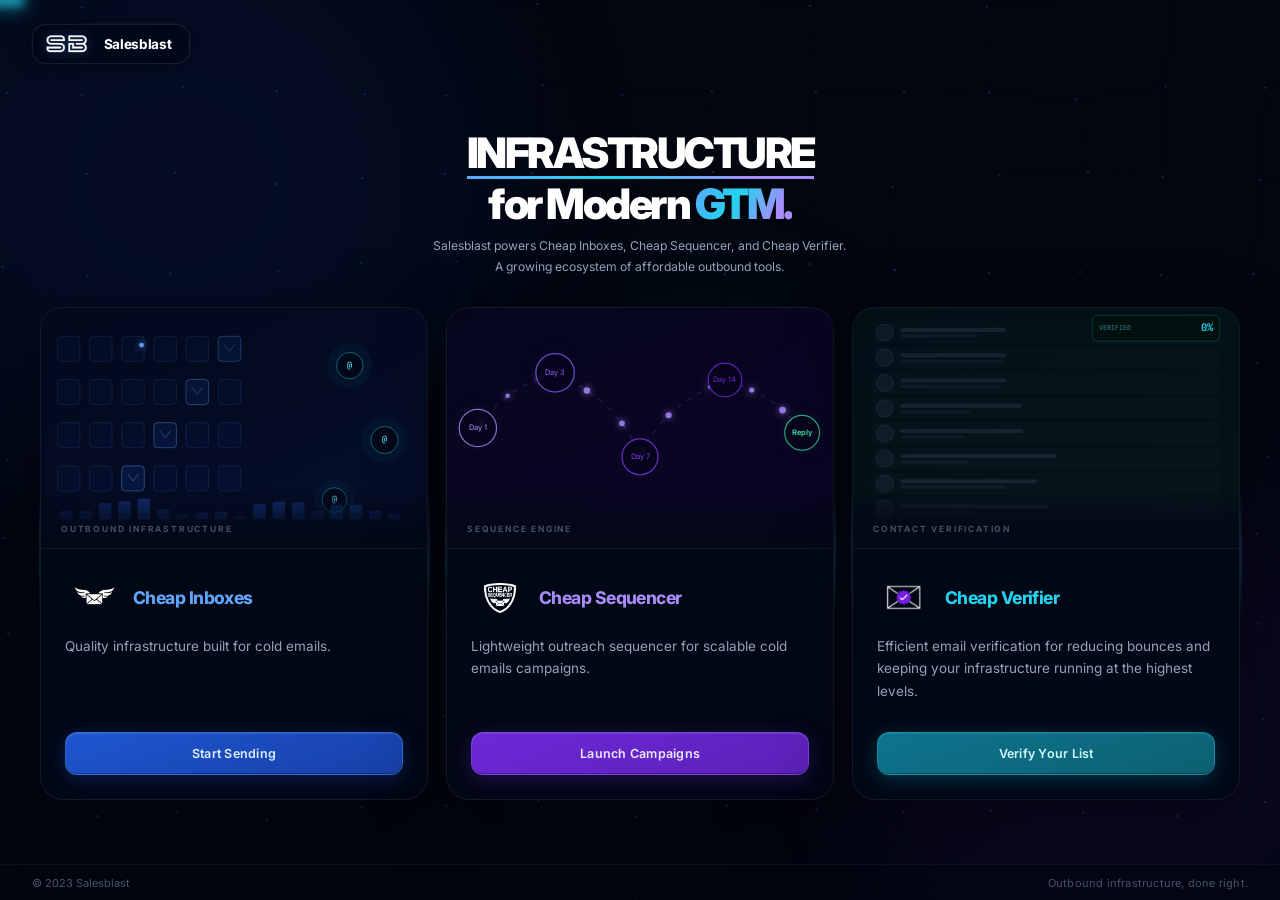
==== index.html @ 65d322ee "Edit" ====
<!DOCTYPE html>
<html lang="en">
<head>
<meta charset="UTF-8" />
<meta name="viewport" content="width=device-width, initial-scale=1.0" />
<title>Salesblast</title>
<link rel="icon" type="image/png" href="salesblast_logo_square.png?v=2" />
<link rel="preconnect" href="https://fonts.googleapis.com" />
<link href="https://fonts.googleapis.com/css2?family=Inter:opsz,wght@14..32,300;14..32,400;14..32,500;14..32,600;14..32,700;14..32,800;14..32,900&family=JetBrains+Mono:wght@400;500;600&display=swap" rel="stylesheet" />
<link rel="stylesheet" href="sb-animations.css" />
<style>

/* ═══════════════════════════════════════
   RESET + TOKENS
═══════════════════════════════════════ */
*, *::before, *::after { box-sizing: border-box; margin: 0; padding: 0; }

:root {
  --bg:         #02060f;
  --blue-500:   #2563eb;
  --blue-400:   #3b82f6;
  --blue-300:   #60a5fa;
  --cyan-500:   #06b6d4;
  --cyan-400:   #22d3ee;
  --cyan-300:   #67e8f9;
  --violet-600: #7c3aed;
  --violet-500: #8b5cf6;
  --violet-400: #a78bfa;
  --green-400:  #34d399;
  --slate-600:  #475569;
  --slate-500:  #64748b;
  --slate-400:  #94a3b8;
  --slate-300:  #cbd5e1;
  --white:      #ffffff;
}

/* ── Full viewport, no scroll ── */
html, body {
  width: 100%; height: 100%; overflow: hidden;
  font-family: 'Inter', system-ui, sans-serif;
  background: var(--bg); color: var(--white);
  -webkit-font-smoothing: antialiased;
}
::-webkit-scrollbar { display: none; }

.grad-text {
  background: linear-gradient(118deg, var(--blue-300) 0%, var(--cyan-400) 42%, var(--violet-400) 82%);
  -webkit-background-clip: text; -webkit-text-fill-color: transparent;
  background-clip: text;
}
.grad-underline {
  display: inline-block;
  background-image: linear-gradient(118deg, var(--blue-300) 0%, var(--cyan-400) 42%, var(--violet-400) 82%);
  background-size: 100% 3px;
  background-repeat: no-repeat;
  background-position: 0 100%;
  padding-bottom: 1px;
}

@keyframes pip      { 0%,100%{transform:scale(1);opacity:1} 50%{transform:scale(1.6);opacity:.7} }
@keyframes ecoBorder{ to { --eco-angle: 360deg; } }
@property --eco-angle { syntax: '<angle>'; initial-value: 0deg; inherits: false; }

/* ═══════════════════════════════════════
   FIXED BACKGROUND
═══════════════════════════════════════ */
#bg-canvas {
  position: fixed; inset: 0; z-index: 0;
  pointer-events: none; width: 100%; height: 100%;
}
.orb {
  position: fixed; border-radius: 50%;
  pointer-events: none; z-index: 1; filter: blur(100px);
}
.orb-blue   { width: 600px; height: 600px; top: -120px; left: -120px; background: #1d4ed8; opacity: .10; }
.orb-violet { width: 500px; height: 500px; bottom: -80px; right: -80px;  background: #6d28d9; opacity: .10; }
.orb-cyan   { width: 320px; height: 320px; top: 35%; left: 42%;   background: #06b6d4; opacity: .055; }

/* ═══════════════════════════════════════
   FLOATING SALESBLAST LOGO
═══════════════════════════════════════ */
.float-logo {
  position: fixed; top: 24px; left: 32px; z-index: 100;
  display: flex; align-items: center; gap: 11px;
  text-decoration: none;
  padding: 8px 18px 8px 10px;
  border-radius: 14px;
  background: rgba(2,6,15,0.58);
  border: 1px solid rgba(255,255,255,0.09);
  backdrop-filter: blur(24px) saturate(160%);
  box-shadow: 0 2px 20px rgba(0,0,0,0.32), 0 0 0 1px rgba(255,255,255,0.03);
  transition: border-color .28s, background .28s, box-shadow .28s;
}
.float-logo:hover {
  border-color: rgba(255,255,255,0.16);
  background: rgba(4,10,30,0.78);
  box-shadow: 0 4px 32px rgba(0,0,0,0.45), 0 0 0 1px rgba(34,211,238,0.08);
}
.float-logo-icon {
  height: 22px; width: auto; flex-shrink: 0;
  object-fit: contain;
  filter: drop-shadow(0 0 6px rgba(59,130,246,0.4));
}
.float-logo-name {
  font-size: 13.5px; font-weight: 730; letter-spacing: -.35px; color: var(--white);
}

/* ═══════════════════════════════════════
   PAGE — SINGLE-SCREEN WRAPPER
═══════════════════════════════════════ */
.page {
  position: relative; z-index: 10;
  width: 100%; height: 100vh;
  display: flex; flex-direction: column;
  align-items: center; justify-content: center;
  padding: 70px 52px 44px; /* top: clears fixed logo (24+44px) */
}

/* ═══════════════════════════════════════
   HERO BLOCK
═══════════════════════════════════════ */
.hero {
  text-align: center; flex-shrink: 0;
  margin-bottom: 30px;
}
.hero-eyebrow {
  display: inline-flex; align-items: center; gap: 8px;
  padding: 5px 16px; border-radius: 100px; margin-bottom: 20px;
  background: rgba(34,211,238,0.055);
  border: 1px solid rgba(34,211,238,0.22);
  font-size: 10px; font-weight: 650; color: var(--cyan-400);
  text-transform: uppercase; letter-spacing: 1.9px;
}
.hero-pip {
  width: 5px; height: 5px; border-radius: 50%;
  background: var(--cyan-400); box-shadow: 0 0 7px var(--cyan-400);
  animation: pip 1.9s ease infinite;
}
.hero-h1 {
  font-size: clamp(26px, 3.3vw, 42px);
  font-weight: 870; letter-spacing: -2.5px; line-height: 1.18;
  color: var(--white); margin-bottom: 8px;
}
.hero-sub {
  font-size: clamp(11.5px, 0.95vw, 13.5px);
  color: var(--slate-400); line-height: 1.72;
  max-width: 540px; margin: 0 auto;
}

/* ═══════════════════════════════════════
   PRODUCTS DIVIDER
═══════════════════════════════════════ */
.products-label {
  display: flex; align-items: center; gap: 16px;
  flex-shrink: 0; margin-bottom: 20px;
  font-size: 9.5px; font-weight: 650;
  color: var(--slate-600); text-transform: uppercase; letter-spacing: 2.2px;
  width: 100%; max-width: 1100px;
}
.products-label::before,
.products-label::after {
  content: ''; flex: 1; height: 1px;
  background: linear-gradient(90deg, transparent, rgba(255,255,255,0.06), transparent);
}

/* ═══════════════════════════════════════
   PREMIUM PRODUCT CARDS
═══════════════════════════════════════ */
.prem-grid {
  display: grid; grid-template-columns: repeat(3,minmax(0,1fr));
  gap: 22px; width: 100%; max-width: 1100px;
  flex-shrink: 0;
}

/* Rotating border */
.prem-card {
  position: relative; border-radius: 24px; min-width: 0;
  transform-style: preserve-3d; transition: box-shadow .5s ease;
}
.prem-card::before {
  content: ''; position: absolute; inset: -1.5px; border-radius: 25.5px; z-index: 0;
  background: linear-gradient(var(--eco-angle),
    transparent 0%, transparent 36%,
    rgba(34,211,238,.6)  47%, rgba(96,165,250,.65) 53%,
    transparent 63%, transparent 100%);
  animation: ecoBorder 5.5s linear infinite;
  opacity: .28; transition: opacity .45s ease;
}
.prem-card:hover::before { opacity: 1; }

/* Light sweep */
.prem-card::after {
  content: ''; position: absolute; inset: 0; border-radius: 24px; z-index: 4;
  background: radial-gradient(circle 220px at var(--mx,50%) var(--my,50%), rgba(255,255,255,.042) 0%, transparent 65%);
  opacity: 0; pointer-events: none; transition: opacity .3s ease;
}
.prem-card:hover::after { opacity: 1; }

.prem-inner {
  position: relative; z-index: 1; border-radius: 23px; overflow: hidden;
  background: rgba(3,8,22,.97); border: 1px solid rgba(255,255,255,.07);
  box-shadow: 0 2px 0 rgba(255,255,255,.035) inset, 0 24px 72px rgba(0,0,0,.44);
  transition: border-color .45s ease, box-shadow .45s ease;
  height: 100%; display: flex; flex-direction: column;
}
.prem-card:hover .prem-inner {
  border-color: rgba(255,255,255,.13);
  box-shadow: 0 2px 0 rgba(255,255,255,.065) inset,
              0 36px 96px rgba(0,0,0,.52),
              0 0 0 1px rgba(34,211,238,.10);
}

/* Canvas visualization */
.prem-viz {
  position: relative; height: 240px; overflow: hidden;
  display: flex; align-items: center; justify-content: center;
  flex-shrink: 0;
}
.prem-viz canvas { position: absolute; inset: 0; width: 100%; height: 100%; }
.prem-live {
  position: absolute; top: 13px; right: 13px; z-index: 5;
  display: flex; align-items: center; gap: 5px;
  padding: 5px 10px; border-radius: 100px;
  background: rgba(0,0,0,.55); border: 1px solid rgba(255,255,255,.09);
  backdrop-filter: blur(10px);
  font-size: 8.5px; font-weight: 650; color: var(--green-400);
  font-family: 'JetBrains Mono', monospace; text-transform: uppercase; letter-spacing: .7px;
}
.prem-live-dot {
  width: 4.5px; height: 4.5px; border-radius: 50%;
  background: var(--green-400); box-shadow: 0 0 6px var(--green-400);
  animation: pip 1.7s ease infinite;
}
.prem-viz-title {
  position: absolute; bottom: 0; left: 0; right: 0; z-index: 4;
  padding: 36px 20px 14px;
  background: linear-gradient(to top, rgba(3,8,22,1) 0%, rgba(3,8,22,.65) 55%, transparent 100%);
  pointer-events: none;
}
.prem-cat {
  font-size: 8.5px; font-weight: 650; text-transform: uppercase;
  letter-spacing: 1.8px; color: var(--slate-600);
}

/* Card body */
.prem-body {
  padding: 20px 24px 24px;
  border-top: 1px solid rgba(255,255,255,.05);
  display: flex; flex-direction: column; gap: 8px;
  flex: 1;
}

/* Product brand row (logo + name) */
.prem-brand {
  display: flex; align-items: center; gap: 10px;
}
.prem-brand-icon {
  flex-shrink: 0;
  display: flex; align-items: center; justify-content: center;
  background: none; border: none;
  width: 58px; height: 58px; /* Standardized for alignment */
}
.prem-brand-icon svg,
.prem-brand-icon img { max-width: 100%; max-height: 100%; object-fit: contain; }
.prem-brand-name {
  font-size: 17.5px; font-weight: 760; letter-spacing: -.55px; color: var(--white);
  line-height: 1;
}
.prem-brand-badge {
  margin-left: auto; flex-shrink: 0;
  font-size: 8px; font-weight: 650; text-transform: uppercase; letter-spacing: .8px;
  padding: 3px 8px; border-radius: 5px;
  color: var(--green-400);
  background: rgba(52,211,153,0.08);
  border: 1px solid rgba(52,211,153,0.2);
}

.prem-desc {
  font-size: 13.5px; color: var(--slate-400); line-height: 1.65;
  height: calc(13.5px * 1.65 * 4); /* fixed 4-line height — stats always aligned */
  overflow: hidden;
}

.prem-stats {
  display: flex;
  border: 1px solid rgba(255,255,255,0.055); border-radius: 11px; overflow: hidden;
}
.prem-stat {
  flex: 1; padding: 10px 12px;
  border-right: 1px solid rgba(255,255,255,0.055);
}
.prem-stat:last-child { border-right: none; }
.prem-sv { font-size: 14px; font-weight: 820; letter-spacing: -.6px; line-height: 1; margin-bottom: 4px; }
.prem-sk { font-size: 8.5px; color: var(--slate-500); text-transform: uppercase; letter-spacing: .7px; }

/* CTA */
.prem-cta {
  display: flex; align-items: center; justify-content: center;
  padding: 13px 20px; border-radius: 12px; margin-top: auto;
  font-size: 12.5px; font-weight: 600; letter-spacing: .25px;
  text-decoration: none; position: relative; overflow: hidden;
  /* Top edge highlight for glass depth */
  box-shadow: 0 1px 0 rgba(255,255,255,.12) inset, 0 -1px 0 rgba(0,0,0,.2) inset;
  transition: all .3s cubic-bezier(.23,1,.32,1);
  backdrop-filter: blur(8px);
}
/* Shimmer layer on hover */
.prem-cta::before {
  content: ''; position: absolute; inset: 0;
  background: linear-gradient(180deg, rgba(255,255,255,.06) 0%, transparent 60%);
  opacity: 0; transition: opacity .3s ease;
}
.prem-cta:hover { transform: translateY(-2px); }
.prem-cta:hover::before { opacity: 1; }
.prem-cta-label { position: relative; z-index: 1; }
.prem-cta-arr { display: none; }

/* "Start Sending" — deep solid blue */
.prem-cta-blue {
  background: linear-gradient(160deg, #1e56d0 0%, #1740a8 100%);
  border: 1px solid rgba(96,165,250,.30);
  color: #ddeeff;
  box-shadow: 0 1px 0 rgba(147,197,253,.18) inset,
              0 -1px 0 rgba(0,0,0,.28) inset,
              0 4px 20px rgba(29,78,216,.30);
}
.prem-cta-blue:hover {
  background: linear-gradient(160deg, #2563eb 0%, #1d4ed8 100%);
  border-color: rgba(147,197,253,.55);
  box-shadow: 0 1px 0 rgba(147,197,253,.22) inset,
              0 -1px 0 rgba(0,0,0,.28) inset,
              0 8px 32px rgba(37,99,235,.42);
  color: #fff;
}

/* "Launch Campaigns" — deep rich violet */
.prem-cta-violet {
  background: linear-gradient(160deg, #6d28d9 0%, #5b21b6 100%);
  border: 1px solid rgba(167,139,250,.28);
  color: #ede9ff;
  box-shadow: 0 1px 0 rgba(196,181,253,.16) inset,
              0 -1px 0 rgba(0,0,0,.28) inset,
              0 4px 20px rgba(109,40,217,.30);
}
.prem-cta-violet:hover {
  background: linear-gradient(160deg, #7c3aed 0%, #6d28d9 100%);
  border-color: rgba(196,181,253,.52);
  box-shadow: 0 1px 0 rgba(196,181,253,.22) inset,
              0 -1px 0 rgba(0,0,0,.28) inset,
              0 8px 32px rgba(124,58,237,.42);
  color: #fff;
}

/* "Verify Your List" — deep teal */
.prem-cta-cyan {
  background: linear-gradient(160deg, #0e7490 0%, #0c6070 100%);
  border: 1px solid rgba(34,211,238,.28);
  color: #cffafe;
  box-shadow: 0 1px 0 rgba(103,232,249,.16) inset,
              0 -1px 0 rgba(0,0,0,.28) inset,
              0 4px 20px rgba(6,182,212,.25);
}
.prem-cta-cyan:hover {
  background: linear-gradient(160deg, #0891b2 0%, #0e7490 100%);
  border-color: rgba(103,232,249,.52);
  box-shadow: 0 1px 0 rgba(103,232,249,.22) inset,
              0 -1px 0 rgba(0,0,0,.28) inset,
              0 8px 32px rgba(6,182,212,.36);
  color: #fff;
}

/* ═══════════════════════════════════════
   FOOTER (pinned bottom)
═══════════════════════════════════════ */
.site-footer {
  position: fixed; bottom: 0; left: 0; right: 0; z-index: 20;
  height: 36px; padding: 0 32px;
  display: flex; align-items: center; justify-content: space-between;
  border-top: 1px solid rgba(255,255,255,0.045);
  background: rgba(2,6,15,0.60);
  backdrop-filter: blur(20px);
}
.footer-copy    { font-size: 11px; color: var(--slate-600); }
.footer-tagline { font-size: 11px; color: var(--slate-600); letter-spacing: .2px; }

/* ═══════════════════════════════════════
   RESPONSIVE
═══════════════════════════════════════ */
/* ── Large desktop ── */
@media (min-width: 1600px) {
  .prem-grid { max-width: 1380px; gap: 26px; }
  .hero-h1   { font-size: 50px; }
  .hero-sub  { font-size: 15px; }
  .prem-viz  { height: 260px; }
  .products-label { max-width: 1380px; }
}

/* ── 1280px desktop ── */
@media (max-width: 1280px) {
  .page { padding: 68px 40px 40px; }
  .prem-grid { gap: 18px; }
  .prem-grid, .products-label { max-width: 100%; }
}

/* ── Short viewports (e.g. 1280×720 laptops) ── */
@media (max-height: 720px) and (min-width: 901px) {
  .hero { margin-bottom: 14px; }
  .hero-eyebrow { margin-bottom: 14px; }
  .hero-h1  { font-size: clamp(20px, 2.6vw, 34px); margin-bottom: 10px; }
  .products-label { margin-bottom: 14px; }
  .prem-viz  { height: 180px; }
  .prem-body { padding: 12px 15px 14px; gap: 9px; }
  .prem-stat { padding: 8px 10px; }
  .prem-cta  { padding: 9px 14px; }
}

/* ── Tablet landscape / small desktop (901–1100px) ── */
@media (max-width: 1100px) and (min-width: 901px) {
  .page { padding: 64px 24px 36px; }
  .hero-h1  { font-size: clamp(22px, 2.8vw, 36px); letter-spacing: -1.8px; }
  .prem-grid { gap: 14px; }
  .prem-viz  { height: 200px; }
  .prem-body { padding: 13px 16px 16px; gap: 10px; }
  .prem-brand-name { font-size: 14px; }
  .prem-sv   { font-size: 13px; }
}

/* ── Tablet portrait + below (≤900px): scrollable, stacked layout ── */
@media (max-width: 900px) {
  html, body { overflow: auto; height: auto; }
  .page {
    height: auto; min-height: 100vh;
    padding: 80px 24px 60px;
    justify-content: flex-start;
  }
  .prem-grid {
    grid-template-columns: 1fr;
    gap: 16px; max-width: 520px;
  }
  .products-label { max-width: 520px; }
  .hero { margin-bottom: 28px; }
  .hero-h1 { font-size: clamp(26px, 5.5vw, 40px); letter-spacing: -1.8px; }
  .hero-sub { font-size: 14px; max-width: 480px; }
  .prem-viz { height: 220px; }
  .prem-desc { height: auto; } /* allow natural wrapping on mobile */
  .site-footer { position: relative; margin-top: 40px; }
}

/* ── Mobile (≤480px) ── */
@media (max-width: 480px) {
  .page { padding: 72px 16px 48px; }
  .float-logo { top: 16px; left: 16px; }
  .hero-h1 { font-size: clamp(24px, 7vw, 34px); letter-spacing: -1.4px; }
  .hero-sub { font-size: 13.5px; }
  .hero-eyebrow { font-size: 9px; }
  .prem-viz { height: 160px; }
  .prem-body { padding: 14px 16px 18px; gap: 11px; }
  .prem-brand-name { font-size: 14.5px; }
  .prem-sv { font-size: 13px; }
}

@media (hover: none) {
  .prem-card::after { display: none; }
  .prem-cta:hover   { transform: none; box-shadow: none; }
}
@media (prefers-reduced-motion: reduce) {
  *, *::before, *::after {
    animation-duration: .001ms !important;
    animation-iteration-count: 1 !important;
    transition-duration: .001ms !important;
  }
}

</style>
</head>
<body>

<canvas id="bg-canvas"></canvas>
<div class="orb orb-blue"></div>
<div class="orb orb-violet"></div>
<div class="orb orb-cyan"></div>

<!-- ══ SALESBLAST FLOATING LOGO ══ -->
<a class="float-logo" href="#">
  <img class="float-logo-icon" src="salesblast_logo.png" alt="SalesBlast" />
  <span class="float-logo-name">Salesblast</span>
</a>

<!-- ══ SINGLE PAGE ══ -->
<div class="page">

  <!-- Hero -->
  <div class="hero sb-reveal">
    <h1 class="hero-h1">
      <span class="grad-underline">INFRASTRUCTURE</span><br>for Modern <span class="grad-text">GTM.</span>
    </h1>
    <p class="hero-sub">
      Salesblast powers Cheap Inboxes, Cheap Sequencer, and Cheap Verifier. <br>A growing ecosystem of affordable outbound tools.
    </p>
  </div>

  <!-- Cards -->
  <div class="prem-grid" data-stagger>

    <!-- ── CheapInboxes ── -->
    <div class="prem-card sb-reveal" data-delay="0.10">
      <div class="prem-inner">
        <div class="prem-viz" style="background:linear-gradient(155deg,#02091c,#050e2c);">
          <canvas id="cv-send"></canvas>
          <div class="prem-viz-title">
            <div class="prem-cat">Outbound Infrastructure</div>
          </div>
        </div>
        <div class="prem-body">
          <!-- Product brand row -->
          <div class="prem-brand">
            <div class="prem-brand-icon">
              <img src="cheapinboxes_logo.png" alt="CheapInboxes" style="width:58px; height:58px;" />
            </div>
            <span class="prem-brand-name" style="color:var(--blue-300);">Cheap Inboxes</span>
          </div>
          <div class="prem-desc">Quality infrastructure built for cold emails.</div>
          <a href="https://www.cheapinboxes.com/" target="_blank" rel="noopener" class="prem-cta prem-cta-blue">
            <span class="prem-cta-label">Start Sending</span>
            <span class="prem-cta-arr">→</span>
          </a>
        </div>
      </div>
    </div>

    <!-- ── CheapSequencer ── -->
    <div class="prem-card sb-reveal" data-delay="0.16">
      <div class="prem-inner">
        <div class="prem-viz" style="background:linear-gradient(155deg,#05061c,#0c0428);">
          <canvas id="cv-flow"></canvas>
          <div class="prem-viz-title">
            <div class="prem-cat">Sequence Engine</div>
          </div>
        </div>
        <div class="prem-body">
          <div class="prem-brand">
            <div class="prem-brand-icon">
              <img src="cheapsequencer_logo.png" alt="CheapSequencer" style="width:32px; height:auto;" />
            </div>
            <span class="prem-brand-name" style="color:var(--violet-400);">Cheap Sequencer</span>
          </div>
          <div class="prem-desc">Lightweight outreach sequencer for scalable cold emails campaigns.</div>
          <a href="https://cheapsequencer.com" target="_blank" rel="noopener" class="prem-cta prem-cta-violet">
            <span class="prem-cta-label">Launch Campaigns</span>
            <span class="prem-cta-arr">→</span>
          </a>
        </div>
      </div>
    </div>

    <!-- ── CheapVerifier ── -->
    <div class="prem-card sb-reveal" data-delay="0.22">
      <div class="prem-inner">
        <div class="prem-viz" style="background:linear-gradient(155deg,#020d16,#031419);">
          <canvas id="cv-data"></canvas>
          <div class="prem-viz-title">
            <div class="prem-cat">Contact Verification</div>
          </div>
        </div>
        <div class="prem-body">
          <div class="prem-brand">
            <div class="prem-brand-icon">
              <img src="cheapverifier_logo.png?v=2" alt="CheapVerifier" style="width:54px; height:54px;" />
            </div>
            <span class="prem-brand-name" style="color:var(--cyan-400);">Cheap Verifier</span>
          </div>
          <div class="prem-desc">Efficient email verification for reducing bounces and keeping your infrastructure running at the highest levels.</div>
          <a href="https://cheapverifier.com/" target="_blank" rel="noopener" class="prem-cta prem-cta-cyan">
            <span class="prem-cta-label">Verify Your List</span>
            <span class="prem-cta-arr">→</span>
          </a>
        </div>
      </div>
    </div>

  </div><!-- /prem-grid -->
</div><!-- /page -->

<footer class="site-footer">
  <span class="footer-copy">© 2023 Salesblast</span>
  <span class="footer-tagline">Outbound infrastructure, done right.</span>
</footer>

<script src="sb-animations.js" defer></script>
<script>
/* ── Background Grid Canvas ── */
(function () {
  const canvas = document.getElementById('bg-canvas');
  if (!canvas) return;
  const ctx = canvas.getContext('2d');
  const dpr = window.devicePixelRatio || 1;
  let W, H, nodes = [];

  function resize() {
    W = window.innerWidth; H = window.innerHeight;
    canvas.width = W * dpr; canvas.height = H * dpr;
    canvas.style.width = W + 'px'; canvas.style.height = H + 'px';
    ctx.scale(dpr, dpr);
    buildNodes();
  }
  function buildNodes() {
    nodes = [];
    const spacing = W < 768 ? 150 : 90;
    const cols = Math.ceil(W / spacing) + 1;
    const rows = Math.ceil(H / spacing) + 1;
    for (let r = 0; r < rows; r++) {
      for (let c = 0; c < cols; c++) {
        const ox = c * spacing + (Math.random() - .5) * 18;
        const oy = r * spacing + (Math.random() - .5) * 18;
        nodes.push({ x: ox, y: oy, ox, oy, vx: (Math.random()-.5)*.18, vy: (Math.random()-.5)*.18 });
      }
    }
  }
  function frame() {
    ctx.clearRect(0, 0, W, H);
    nodes.forEach(n => {
      n.x += n.vx; n.y += n.vy;
      if (Math.abs(n.x - n.ox) > 14) n.vx *= -1;
      if (Math.abs(n.y - n.oy) > 14) n.vy *= -1;
    });
    for (let i = 0; i < nodes.length; i++) {
      for (let j = i + 1; j < nodes.length; j++) {
        const dx = nodes[i].x - nodes[j].x, dy = nodes[i].y - nodes[j].y;
        const d = Math.sqrt(dx*dx + dy*dy);
        if (d < 110) {
          ctx.beginPath();
          ctx.strokeStyle = `rgba(59,130,246,${(1 - d/110) * .10})`;
          ctx.lineWidth = .5;
          ctx.moveTo(nodes[i].x, nodes[i].y);
          ctx.lineTo(nodes[j].x, nodes[j].y);
          ctx.stroke();
        }
      }
    }
    nodes.forEach(n => {
      ctx.beginPath(); ctx.arc(n.x, n.y, 1.2, 0, Math.PI*2);
      ctx.fillStyle = 'rgba(59,130,246,0.25)'; ctx.fill();
    });
    requestAnimationFrame(frame);
  }
  window.addEventListener('resize', resize);
  resize(); frame();
})();

/* ── Ecosystem Card Canvases ── */
(function () {
  function initSend() {
    const c = document.getElementById('cv-send');
    if (!c) return;
    const dpr = window.devicePixelRatio || 1;
    c.width = c.offsetWidth * dpr; c.height = c.offsetHeight * dpr;
    const ctx = c.getContext('2d'); ctx.scale(dpr, dpr);
    const W = c.offsetWidth, H = c.offsetHeight;
    const COLS = 6, ROWS = 4;
    const cellW = (W * .50) / COLS, cellH = (H * .72) / ROWS;
    const gx = W * .03, gy = H * .08;
    const domains = [{ x:W*.80,y:H*.24 }, { x:W*.89,y:H*.55 }, { x:W*.76,y:H*.80 }];
    const pkts = [];
    const bh = Array.from({ length: 18 }, () => .25 + Math.random() * .75);
    let t = 0, nextSpawn = 0;
    function spawnPkt() {
      const row = (Math.random()*ROWS)|0, col = (Math.random()*COLS)|0;
      const sx = gx + col*cellW + cellW*.5, sy = gy + row*cellH + cellH*.5;
      const d = domains[(Math.random()*domains.length)|0];
      pkts.push({ sx, sy, dx:d.x, dy:d.y, t:0, sp:.012+Math.random()*.009 });
    }
    (function frame() {
      ctx.clearRect(0, 0, W, H);
      for (let r = 0; r < ROWS; r++) {
        for (let col = 0; col < COLS; col++) {
          const cx = gx+col*cellW+cellW*.5, cy = gy+r*cellH+cellH*.5;
          const cw = cellW*.70, ch = cellH*.58;
          const phase = ((col/COLS)+r*.18+t*.28)%1;
          const act = phase > .82 ? (phase-.82)/.18 : 0;
          ctx.fillStyle=`rgba(37,99,235,${.045+act*.12})`; ctx.strokeStyle=`rgba(96,165,250,${.16+act*.55})`; ctx.lineWidth=.8;
          ctx.beginPath(); ctx.roundRect(cx-cw/2,cy-ch/2,cw,ch,3.5); ctx.fill(); ctx.stroke();
          if (act>.25) {
            ctx.strokeStyle=`rgba(147,197,253,${act*.85})`; ctx.lineWidth=.7;
            ctx.beginPath(); ctx.moveTo(cx-cw*.24,cy-ch*.18); ctx.lineTo(cx,cy+ch*.10); ctx.lineTo(cx+cw*.24,cy-ch*.18); ctx.stroke();
          }
        }
      }
      domains.forEach((d,i) => {
        const pulse = 1+Math.sin(t*1.4+i*2.0)*.06;
        ctx.beginPath(); ctx.arc(d.x,d.y,22*pulse,0,Math.PI*2); ctx.fillStyle='rgba(34,211,238,.04)'; ctx.fill();
        ctx.beginPath(); ctx.arc(d.x,d.y,13*pulse,0,Math.PI*2); ctx.fillStyle='rgba(3,8,22,.9)'; ctx.strokeStyle='rgba(34,211,238,.42)'; ctx.lineWidth=1; ctx.fill(); ctx.stroke();
        ctx.fillStyle='rgba(103,232,249,.88)'; ctx.font='bold 8.5px JetBrains Mono,monospace'; ctx.textAlign='center'; ctx.textBaseline='middle'; ctx.fillText('@',d.x,d.y);
      });
      if (t>=nextSpawn) { spawnPkt(); nextSpawn=t+.35+Math.random()*.5; }
      for (let i=pkts.length-1; i>=0; i--) {
        const p=pkts[i]; p.t+=p.sp;
        if (p.t>=1) { pkts.splice(i,1); continue; }
        const cpx=(p.sx+p.dx)*.5, cpy=Math.min(p.sy,p.dy)-H*.12;
        const mt=1-p.t;
        const bx=mt*mt*p.sx+2*mt*p.t*cpx+p.t*p.t*p.dx, by=mt*mt*p.sy+2*mt*p.t*cpy+p.t*p.t*p.dy;
        ctx.beginPath(); ctx.arc(bx,by,2.4,0,Math.PI*2); ctx.fillStyle='rgba(96,165,250,.92)'; ctx.shadowBlur=7; ctx.shadowColor='#60a5fa'; ctx.fill(); ctx.shadowBlur=0;
      }
      const barAreaY=H*.88, barAreaH=H*.10, barGap=(W*.90)/18, barW=barGap*.65;
      for (let i=0; i<18; i++) {
        const hh=bh[i]*barAreaH*(.72+.28*Math.sin(t*.7+i*.6));
        ctx.fillStyle=`rgba(37,99,235,${.18+bh[i]*.28})`; ctx.beginPath(); ctx.roundRect(W*.05+i*barGap,barAreaY-hh,barW,hh,1.5); ctx.fill();
      }
      t+=.016; requestAnimationFrame(frame);
    })();
  }

  function initFlow() {
    const c = document.getElementById('cv-flow');
    if (!c) return;
    const dpr = window.devicePixelRatio || 1;
    c.width = c.offsetWidth*dpr; c.height = c.offsetHeight*dpr;
    const ctx = c.getContext('2d'); ctx.scale(dpr,dpr);
    const W = c.offsetWidth, H = c.offsetHeight;
    const nodes = [
      { x:W*.08, y:H*.50, label:'Day 1',  color:'#a78bfa' },
      { x:W*.28, y:H*.27, label:'Day 3',  color:'#8b5cf6' },
      { x:W*.50, y:H*.62, label:'Day 7',  color:'#7c3aed' },
      { x:W*.72, y:H*.30, label:'Day 14', color:'#6d28d9' },
      { x:W*.92, y:H*.52, label:'Reply',  color:'#34d399' },
    ];
    function cp(a,b) { return { cpx:(a.x+b.x)*.5+(b.y-a.y)*.28, cpy:(a.y+b.y)*.5-(b.x-a.x)*.14 }; }
    function bezierPt(a,b,t) { const {cpx,cpy}=cp(a,b),mt=1-t; return { x:mt*mt*a.x+2*mt*t*cpx+t*t*b.x, y:mt*mt*a.y+2*mt*t*cpy+t*t*b.y }; }
    const leads = Array.from({length:10},(_,i)=>({ pos:(i/10)*(nodes.length-1), speed:.004+Math.random()*.003, size:2.2+Math.random()*1.2 }));
    let tick = 0;
    (function frame() {
      ctx.clearRect(0,0,W,H);
      for (let i=0; i<nodes.length-1; i++) {
        const a=nodes[i],b=nodes[i+1],{cpx,cpy}=cp(a,b);
        ctx.beginPath(); ctx.moveTo(a.x,a.y); ctx.quadraticCurveTo(cpx,cpy,b.x,b.y);
        ctx.strokeStyle='rgba(139,92,246,.2)'; ctx.lineWidth=1.5;
        ctx.setLineDash([5,7]); ctx.lineDashOffset=-tick*.22; ctx.stroke(); ctx.setLineDash([]);
      }
      leads.forEach(l => {
        l.pos+=l.speed; if (l.pos>=nodes.length-1) l.pos=0;
        const seg=Math.floor(l.pos); if (seg>=nodes.length-1) return;
        const {x,y}=bezierPt(nodes[seg],nodes[seg+1],l.pos-seg);
        ctx.beginPath(); ctx.arc(x,y,l.size,0,Math.PI*2); ctx.fillStyle='rgba(167,139,250,.82)'; ctx.shadowBlur=7; ctx.shadowColor='#a78bfa'; ctx.fill(); ctx.shadowBlur=0;
      });
      nodes.forEach((n,i) => {
        const pulse=1+Math.sin(tick*.045+i*1.3)*.07, r=18*pulse;
        const g=ctx.createRadialGradient(n.x,n.y,0,n.x,n.y,r*1.8);
        g.addColorStop(0,n.color+'28'); g.addColorStop(1,'transparent');
        ctx.beginPath(); ctx.arc(n.x,n.y,r*1.8,0,Math.PI*2); ctx.fillStyle=g; ctx.fill();
        ctx.beginPath(); ctx.arc(n.x,n.y,r,0,Math.PI*2); ctx.fillStyle='rgba(8,4,28,.94)'; ctx.strokeStyle=n.color+'cc'; ctx.lineWidth=1.2; ctx.fill(); ctx.stroke();
        ctx.fillStyle=n.color; ctx.font=`${i===4?'bold ':''}7.5px Inter,sans-serif`; ctx.textAlign='center'; ctx.textBaseline='middle'; ctx.fillText(n.label,n.x,n.y);
      });
      tick++; requestAnimationFrame(frame);
    })();
  }

  function initData() {
    const c = document.getElementById('cv-data');
    if (!c) return;
    const dpr = window.devicePixelRatio || 1;
    c.width = c.offsetWidth*dpr; c.height = c.offsetHeight*dpr;
    const ctx = c.getContext('2d'); ctx.scale(dpr,dpr);
    const W = c.offsetWidth, H = c.offsetHeight;
    const ROWS=8, rowH=(H*.84)/ROWS, startY=H*.05;
    const rows = Array.from({length:ROWS},()=>({ valid:Math.random()>.28, verified:false, stamp:-999, nameW:.28+Math.random()*.18, emailW:.18+Math.random()*.13 }));
    let t = 0;
    (function frame() {
      ctx.clearRect(0,0,W,H);
      const scanY=(t*36)%(H+50)-25;
      rows.forEach((row,i)=>{ const cy=startY+i*rowH+rowH*.5; if (!row.verified&&cy<=scanY+5){ row.verified=true; row.stamp=t; } });
      if (scanY>H+30) rows.forEach(r=>{ r.verified=false; r.stamp=-999; });
      const padX=W*.05, rowW=W*.90;
      rows.forEach((row,i)=>{
        const rowY=startY+i*rowH, cy=rowY+rowH*.5;
        const age=row.verified?Math.min((t-row.stamp)/.45,1):0;
        ctx.fillStyle=`rgba(255,255,255,${.016+age*(row.valid?.028:.018)})`; ctx.beginPath(); ctx.roundRect(padX,rowY+1.5,rowW,rowH-3,4); ctx.fill();
        const avR=8.5;
        ctx.beginPath(); ctx.arc(padX+avR+4,cy,avR,0,Math.PI*2);
        if (row.verified){ ctx.fillStyle=row.valid?`rgba(52,211,153,${.16+age*.22})`:`rgba(248,113,113,${.14+age*.20})`; ctx.strokeStyle=row.valid?`rgba(52,211,153,${.5+age*.4})`:`rgba(248,113,113,${.4+age*.4})`; }
        else { ctx.fillStyle='rgba(100,116,139,.10)'; ctx.strokeStyle='rgba(100,116,139,.25)'; }
        ctx.lineWidth=.75; ctx.fill(); ctx.stroke();
        const barX=padX+avR*2+11;
        ctx.fillStyle=row.verified?`rgba(203,213,225,${.32+age*.25})`:'rgba(100,116,139,.18)'; ctx.beginPath(); ctx.roundRect(barX,cy-4.5,rowW*row.nameW,4,2); ctx.fill();
        ctx.fillStyle=row.verified?`rgba(148,163,184,${.22+age*.18})`:'rgba(71,85,105,.15)'; ctx.beginPath(); ctx.roundRect(barX,cy+2,rowW*row.emailW,3,1.5); ctx.fill();
        if (row.verified&&age>.35) {
          const ic=Math.min((age-.35)/.3,1);
          ctx.fillStyle=row.valid?`rgba(52,211,153,${ic*.92})`:`rgba(248,113,113,${ic*.88})`;
          ctx.font='bold 9px Inter'; ctx.textAlign='center'; ctx.textBaseline='middle'; ctx.fillText(row.valid?'✓':'✗',padX+rowW-12,cy);
        }
      });
      const grad=ctx.createLinearGradient(0,scanY-24,0,scanY+24);
      grad.addColorStop(0,'rgba(34,211,238,0)'); grad.addColorStop(.5,'rgba(34,211,238,.085)'); grad.addColorStop(1,'rgba(34,211,238,0)');
      ctx.fillStyle=grad; ctx.fillRect(0,scanY-24,W,48);
      ctx.beginPath(); ctx.moveTo(0,scanY); ctx.lineTo(W,scanY); ctx.strokeStyle='rgba(34,211,238,.58)'; ctx.lineWidth=1.2; ctx.shadowBlur=7; ctx.shadowColor='#22d3ee'; ctx.stroke(); ctx.shadowBlur=0;
      const pct=Math.round(rows.filter(r=>r.verified).length/ROWS*100);
      const hx=W*.62, hy=H*.03, hw=W*.33, hh=26;
      ctx.fillStyle='rgba(2,18,14,.82)'; ctx.strokeStyle='rgba(34,211,238,.28)'; ctx.lineWidth=.75; ctx.beginPath(); ctx.roundRect(hx,hy,hw,hh,5); ctx.fill(); ctx.stroke();
      ctx.fillStyle='rgba(103,232,249,.55)'; ctx.font='6.5px JetBrains Mono,monospace'; ctx.textAlign='left'; ctx.textBaseline='middle'; ctx.fillText('VERIFIED',hx+7,hy+hh/2);
      ctx.fillStyle='#22d3ee'; ctx.font='bold 10.5px JetBrains Mono,monospace'; ctx.textAlign='right'; ctx.fillText(pct+'%',hx+hw-7,hy+hh/2);
      t+=.016; requestAnimationFrame(frame);
    })();
  }

  window.addEventListener('load', () => { initSend(); initFlow(); initData(); });
})();

/* ── Card Tilt + Light Sweep ── */
document.querySelectorAll('.prem-card').forEach(card => {
  let cx=0, cy=0, tx=0, ty=0, running=false;
  const lerp = (a,b,f) => a+(b-a)*f;
  function tick() {
    cx=lerp(cx,tx,.1); cy=lerp(cy,ty,.1);
    card.style.transform=`perspective(900px) rotateX(${cy.toFixed(3)}deg) rotateY(${cx.toFixed(3)}deg)`;
    if (Math.abs(cx-tx)>.02||Math.abs(cy-ty)>.02) { requestAnimationFrame(tick); }
    else { cx=tx; cy=ty; card.style.transform=(tx===0&&ty===0)?'':`perspective(900px) rotateX(${cy}deg) rotateY(${cx}deg)`; running=false; }
  }
  card.addEventListener('mousemove', e => {
    const r=card.getBoundingClientRect();
    tx=((e.clientX-r.left)/r.width -.5)*14;
    ty=((e.clientY-r.top) /r.height-.5)*-14;
    card.style.setProperty('--mx',(e.clientX-r.left)+'px');
    card.style.setProperty('--my',(e.clientY-r.top) +'px');
    if (!running){ running=true; tick(); }
  });
  card.addEventListener('mouseleave',()=>{ tx=0; ty=0; if (!running){ running=true; tick(); } });
});
</script>
</body>
</html>
---- sb-animations.css ----
/*!
 * SalesBlast Premium Animations — Companion Stylesheet v1.0
 * Drop-in enhancement for all SalesBlast pages
 */

/* ════════════════════════════════════════
   DESIGN TOKENS
════════════════════════════════════════ */
:root {
  --sb-ease-quart:   cubic-bezier(0.25, 1, 0.5, 1);
  --sb-ease-spring:  cubic-bezier(0.34, 1.56, 0.64, 1);
  --sb-ease-smooth:  cubic-bezier(0.16, 1, 0.3, 1);
  --sb-ease-expo:    cubic-bezier(0.19, 1, 0.22, 1);
  --sb-dur-xs:       0.22s;
  --sb-dur-sm:       0.35s;
  --sb-dur-md:       0.55s;
  --sb-dur-lg:       0.82s;
  --sb-dur-xl:       1.1s;

  /* Global Color Palette (Unified) */
  --navy-950: #020814;
  --navy-900: #040d1f;
  --navy-800: #071428;
  --navy-700: #0c1e3c;
  --navy-600: #112650;
  --blue-500: #2563eb;
  --blue-400: #3b82f6;
  --blue-300: #60a5fa;
  --cyan-400: #22d3ee;
  --cyan-300: #67e8f9;
  --violet-500: #7c3aed;
  --violet-400: #8b5cf6;
  --violet-300: #a78bfa;
  --slate-400: #94a3b8;
  --slate-300: #cbd5e1;
  --slate-200: #e2e8f0;
  --white: #ffffff;
  --glow-blue: rgba(37, 99, 235, 0.4);
  --glow-cyan: rgba(34, 211, 238, 0.3);
  --glow-violet: rgba(124, 58, 237, 0.35);
  --glass: rgba(255,255,255,0.03);
  --glass-border: rgba(255,255,255,0.07);
  --glass-border-strong: rgba(255,255,255,0.12);
}


/* ════════════════════════════════════════
   SCROLL PROGRESS BAR
════════════════════════════════════════ */
.sb-scroll-bar {
  position: fixed;
  top: 0; left: 0; right: 0;
  height: 2px;
  z-index: 9999;
  pointer-events: none;
  overflow: visible;
}

.sb-scroll-bar__fill {
  position: absolute;
  top: 0; left: 0;
  height: 100%;
  width: 0%;
  background: linear-gradient(90deg, #1d4ed8, #3b82f6 30%, #22d3ee 60%, #a78bfa 100%);
  border-radius: 0 2px 2px 0;
  transition: width 0.08s linear;
  will-change: width;
}

.sb-scroll-bar__glow {
  position: absolute;
  top: -3px;
  left: 0%;
  width: 48px; height: 8px;
  border-radius: 4px;
  background: #22d3ee;
  filter: blur(5px);
  opacity: 0.85;
  transform: translateX(-50%);
  transition: left 0.08s linear;
  box-shadow: 0 0 16px 4px rgba(34, 211, 238, 0.5);
}


/* ════════════════════════════════════════
   CURSOR SYSTEMS
════════════════════════════════════════ */
.sb-cursor-glow {
  position: fixed;
  pointer-events: none;
  z-index: 0;
  border-radius: 50%;
  will-change: transform;
  /* width / height / background set via JS */
  transform: translate(-50%, -50%);
  mix-blend-mode: screen;
  transition: background 0.5s ease;
}

.sb-cursor-dot {
  position: fixed;
  pointer-events: none;
  z-index: 9998;
  width: 5px; height: 5px;
  border-radius: 50%;
  background: rgba(34, 211, 238, 0.75);
  box-shadow: 0 0 10px rgba(34, 211, 238, 0.6);
  will-change: left, top;
  transform: translate(-50%, -50%);
  transition: transform 0.18s var(--sb-ease-spring),
              background 0.25s ease,
              box-shadow  0.25s ease;
}

.sb-cursor-dot--hover {
  transform: translate(-50%, -50%) scale(3.5);
  background: rgba(34, 211, 238, 0.4);
  box-shadow: 0 0 20px rgba(34, 211, 238, 0.35);
}

.sb-cursor-dot--click {
  transform: translate(-50%, -50%) scale(0.5);
}


/* ════════════════════════════════════════
   REVEAL SYSTEM
   .sb-reveal = will-animate element
   .sb-in     = revealed state
════════════════════════════════════════ */
.sb-reveal {
  will-change: transform, opacity, filter;
  transition:
    opacity   var(--sb-dur-md) var(--sb-ease-quart),
    transform var(--sb-dur-md) var(--sb-ease-quart),
    filter    var(--sb-dur-md) ease;
}

/* default: fade + rise */
.sb-reveal:not(.sb-in) {
  opacity: 0;
  transform: translate3d(0, 30px, 0);
}
.sb-reveal.sb-in {
  opacity: 1;
  transform: none;
  filter: none;
}

/* variants */
.sb-reveal--scale:not(.sb-in)      { opacity: 0; transform: scale(0.90); }
.sb-reveal--blur:not(.sb-in)       { opacity: 0; filter: blur(12px); transform: translate3d(0, 16px, 0); }
.sb-reveal--left:not(.sb-in)       { opacity: 0; transform: translate3d(40px, 0, 0); }
.sb-reveal--right:not(.sb-in)      { opacity: 0; transform: translate3d(-40px, 0, 0); }
.sb-reveal--down:not(.sb-in)       { opacity: 0; transform: translate3d(0, -24px, 0); }
.sb-reveal--fast .sb-reveal        { transition-duration: var(--sb-dur-sm); }
.sb-reveal--slow .sb-reveal        { transition-duration: var(--sb-dur-lg); }

  /* ─── Cinematic Module Transitions ─── */
  .cinematic-section {
    position: relative;
    overflow: hidden;
    background: #020611;
  }
  
  /* Shared Cinematic Styles */
  .grad-text {
    background: linear-gradient(115deg, var(--blue-300) 0%, var(--cyan-400) 42%, var(--violet-400) 88%);
    -webkit-background-clip: text; -webkit-text-fill-color: transparent; background-clip: text;
  }
  
  /* ─── Module: Hero Cinematic (hero.html) ─── */
  .hero-cinematic {
    min-height: 100vh;
    display: grid; grid-template-columns: 1fr 1fr;
    padding-top: 64px;
    background: radial-gradient(ellipse 65% 50% at 15% 25%, rgba(13,40,90,0.35), transparent),
                radial-gradient(ellipse 55% 55% at 85% 65%, rgba(55,15,110,0.2), transparent),
                #020611;
  }
  .hero-left {
    display: flex; flex-direction: column; justify-content: center;
    padding: 80px 64px 80px 96px;
    position: relative; z-index: 20;
  }
  .hero-right { position: relative; overflow: hidden; z-index: 15; }
  
  /* ─── Module: Story Cinematic (story.html) ─── */
  .story-cinematic {
    padding: 160px 0 100px;
    background: radial-gradient(ellipse 60% 60% at 80% 30%, rgba(55,15,110,0.15), transparent),
                radial-gradient(ellipse 50% 50% at 20% 70%, rgba(13,40,90,0.15), transparent),
                #020611;
  }
  .intro-block { max-width: 1160px; margin: 0 auto; padding: 0 64px; display: grid; grid-template-columns: 1.12fr 0.88fr; gap: 80px; }
  .constellation-zone { position: relative; z-index: 10; height: 640px; margin-top: 24px; }
  
  /* ─── Module: Ecosystem Cinematic (ecosystem.html) ─── */
  .eco-cinematic {
    padding: 164px 48px 144px;
    background: radial-gradient(ellipse 60% 50% at 20% 30%, rgba(13,40,90,0.25), transparent),
                radial-gradient(ellipse 50% 55% at 80% 60%, rgba(55,15,100,0.18), transparent),
                #020611;
  }
  .cards-grid { display: grid; grid-template-columns: repeat(3, 1fr); gap: 28px; max-width: 1280px; margin: 0 auto; }
  
  /* ─── Module: Process Cinematic (process.html) ─── */
  .process-cinematic {
    padding: 168px 48px 120px;
    background: radial-gradient(ellipse 60% 50% at 50% 90%, rgba(4,45,85,0.15), transparent),
                #020611;
  }
  .timeline-wrap { max-width: 1080px; margin: 0 auto; position: relative; z-index: 20; }
  
  /* ─── Module: CTA Cinematic (cta.html) ─── */
  .cta-cinematic {
    min-height: 100vh;
    display: flex; flex-direction: column; align-items: center; justify-content: center;
    background: #02060f;
  }
  #stars-canvas, #scene-canvas { position: absolute; inset: 0; z-index: 1; pointer-events: none; }
  #scene-canvas { z-index: 2; }
  .vignette { position: absolute; inset: 0; z-index: 3; pointer-events: none; background: radial-gradient(ellipse 90% 90% at 50% 50%, transparent 40%, rgba(1,4,11,0.85) 100%); }


/* ════════════════════════════════════════
   STAGGER UTILITIES
════════════════════════════════════════ */
[data-stagger] > * { --_delay: var(--stagger-delay, 0ms); }
[data-stagger] > *:nth-child(1)  { --stagger-delay: 0ms;   }
[data-stagger] > *:nth-child(2)  { --stagger-delay: 75ms;  }
[data-stagger] > *:nth-child(3)  { --stagger-delay: 150ms; }
[data-stagger] > *:nth-child(4)  { --stagger-delay: 225ms; }
[data-stagger] > *:nth-child(5)  { --stagger-delay: 300ms; }
[data-stagger] > *:nth-child(6)  { --stagger-delay: 375ms; }
[data-stagger] > *:nth-child(7)  { --stagger-delay: 450ms; }
[data-stagger] > *:nth-child(8)  { --stagger-delay: 525ms; }
[data-stagger] > *:nth-child(9)  { --stagger-delay: 600ms; }

/* stagger reveal — transition-delay driven by CSS variable */
[data-stagger] > .sb-reveal {
  transition-delay: var(--stagger-delay, 0ms);
}


/* ════════════════════════════════════════
   CARD SPOTLIGHT EFFECT
   (cursor-driven radial highlight)
════════════════════════════════════════ */
.sb-card-spotlight {
  position: relative;
  overflow: hidden;
}
.sb-card-spotlight::after {
  content: '';
  position: absolute; inset: 0;
  border-radius: inherit;
  background: radial-gradient(
    circle 180px at var(--spot-x, 50%) var(--spot-y, 50%),
    rgba(255,255,255,0.055) 0%,
    rgba(255,255,255,0.02)  40%,
    transparent             70%
  );
  opacity: 0;
  transition: opacity 0.3s ease;
  pointer-events: none;
  z-index: 2;
}
.sb-card-spotlight.sb-spot-active::after {
  opacity: 1;
}


/* ════════════════════════════════════════
   MAGNETIC BUTTON BASE
════════════════════════════════════════ */
[data-magnetic],
.btn-hero-primary,
.btn-primary-cta,
.btn-glow,
.btn-glow2,
.btn-book {
  will-change: transform;
  transition:
    transform   0.4s var(--sb-ease-spring),
    box-shadow  0.3s ease;
}
/* override transition to allow JS-driven transform without jank */
[data-magnetic].sb-mag-active,
.sb-mag-active {
  transition: none !important;
}


/* ════════════════════════════════════════
   NAV ACTIVE STATE
════════════════════════════════════════ */
.sb-nav-active {
  color: #ffffff !important;
  position: relative;
}
.sb-nav-active::after {
  content: '';
  position: absolute;
  bottom: -4px; left: 0; right: 0;
  height: 1.5px;
  background: linear-gradient(90deg, transparent, #22d3ee, transparent);
  border-radius: 1px;
  animation: sbNavLine 0.4s var(--sb-ease-smooth) forwards;
  box-shadow: 0 0 6px rgba(34,211,238,0.6);
}
@keyframes sbNavLine {
  from { transform: scaleX(0); opacity: 0; }
  to   { transform: scaleX(1); opacity: 1; }
}


/* ════════════════════════════════════════
   SHIMMER (glass panels, cards)
════════════════════════════════════════ */
@keyframes sbShimmer {
  0%   { background-position: -250% 0; }
  100% { background-position:  250% 0; }
}
.sb-shimmer::before {
  content: '';
  position: absolute;
  inset: 0;
  border-radius: inherit;
  background: linear-gradient(
    105deg,
    transparent  30%,
    rgba(255,255,255,0.035) 46%,
    rgba(255,255,255,0.07)  50%,
    rgba(255,255,255,0.035) 54%,
    transparent  70%
  );
  background-size: 250% 100%;
  animation: sbShimmer 4.5s ease-in-out infinite;
  pointer-events: none;
  z-index: 1;
}


/* ════════════════════════════════════════
   GLOW BORDER PULSE
════════════════════════════════════════ */
@keyframes sbBorderPulse {
  0%,100% {
    box-shadow:
      0 0 0 1px rgba(59,130,246,0.18),
      0 0 20px rgba(59,130,246,0.06);
  }
  50% {
    box-shadow:
      0 0 0 1px rgba(34,211,238,0.3),
      0 0 36px rgba(34,211,238,0.12);
  }
}
.sb-border-pulse {
  animation: sbBorderPulse 4s ease infinite;
}


/* ════════════════════════════════════════
   AMBIENT PULSE FLASH
   (full-page periodic atmosphere)
════════════════════════════════════════ */
.sb-ambient-flash {
  position: fixed; inset: 0;
  z-index: 0;
  pointer-events: none;
  background: radial-gradient(
    ellipse 55% 55% at 50% 45%,
    rgba(37,99,235,0.04), transparent 70%
  );
  animation: sbAmbientFlash 1.6s var(--sb-ease-expo) forwards;
}
@keyframes sbAmbientFlash {
  0%   { opacity: 0; transform: scale(0.85); }
  25%  { opacity: 1; }
  100% { opacity: 0; transform: scale(1.25); }
}


/* ════════════════════════════════════════
   FLOATING ANIMATION
   (glass panels, floating cards)
════════════════════════════════════════ */
@keyframes sbFloatA { 0%,100%{transform:translateY(0)}   50%{transform:translateY(-8px)}  }
@keyframes sbFloatB { 0%,100%{transform:translateY(-4px)} 50%{transform:translateY(5px)}   }
@keyframes sbFloatC { 0%,100%{transform:translateY(0)}   33%{transform:translateY(-6px)} 66%{transform:translateY(3px)} }

.sb-float-a { animation: sbFloatA 7s   ease-in-out infinite; }
.sb-float-b { animation: sbFloatB 8.5s ease-in-out infinite; }
.sb-float-c { animation: sbFloatC 10s  ease-in-out infinite; }


/* ════════════════════════════════════════
   GRID DRIFT
════════════════════════════════════════ */
@keyframes sbGridDrift {
  0%,100% { transform: translate(0, 0);     }
  25%     { transform: translate(3px, 2px); }
  50%     { transform: translate(0, 4px);   }
  75%     { transform: translate(-3px, 1px);}
}
#grid-canvas {
  animation: sbGridDrift 18s ease-in-out infinite;
}


/* ════════════════════════════════════════
   COUNTER NUMBER POP
════════════════════════════════════════ */
@keyframes sbCounterPop {
  0%   { transform: scale(1); }
  40%  { transform: scale(1.08); }
  100% { transform: scale(1); }
}
.sb-counter-pop {
  animation: sbCounterPop 0.4s var(--sb-ease-spring);
}


/* ════════════════════════════════════════
   SCAN LINE (section dividers)
════════════════════════════════════════ */
@keyframes sbScan {
  0%   { left: -10%; opacity: 0; }
  5%   { opacity: 1; }
  95%  { opacity: 1; }
  100% { left: 110%; opacity: 0; }
}
.sb-scan-line {
  position: relative;
  height: 1px;
  background: rgba(255,255,255,0.06);
  overflow: visible;
}
.sb-scan-line::after {
  content: '';
  position: absolute;
  top: -1px; left: 0;
  width: 80px; height: 3px;
  border-radius: 2px;
  background: linear-gradient(90deg, transparent, var(--scan-color, #22d3ee), transparent);
  filter: blur(1px);
  box-shadow: 0 0 10px var(--scan-color, #22d3ee);
  animation: sbScan 6s ease-in-out infinite;
}


/* ════════════════════════════════════════
   BUTTON RIPPLE
════════════════════════════════════════ */
@keyframes sbRipple {
  from { transform: scale(0); opacity: 0.4; }
  to   { transform: scale(3); opacity: 0; }
}
.sb-ripple {
  position: absolute;
  border-radius: 50%;
  background: rgba(255,255,255,0.3);
  pointer-events: none;
  animation: sbRipple 0.5s ease-out forwards;
  will-change: transform, opacity;
}


/* ════════════════════════════════════════
   LINK HOVER UNDERLINE
════════════════════════════════════════ */
.sb-link-hover {
  position: relative;
  text-decoration: none !important;
}
.sb-link-hover::after {
  content: '';
  position: absolute;
  bottom: -2px; left: 0;
  width: 100%; height: 1px;
  background: currentColor;
  transform: scaleX(0);
  transform-origin: right;
  transition: transform 0.3s var(--sb-ease-quart);
  opacity: 0.5;
}
.sb-link-hover:hover::after {
  transform: scaleX(1);
  transform-origin: left;
}


/* ════════════════════════════════════════
   SECTION ATMOSPHERE TRANSITIONS
   (background hue shifts between sections)
════════════════════════════════════════ */
@property --current-hue {
  syntax: '<number>';
  initial-value: 220;
  inherits: true;
}
body {
  transition: --current-hue 1.2s ease;
}


/* ════════════════════════════════════════
   HERO HEADLINE GRADIENT ANIMATION
════════════════════════════════════════ */
@keyframes sbGradShift {
  0%   { background-position: 0%   50%; }
  50%  { background-position: 100% 50%; }
  100% { background-position: 0%   50%; }
}
.sb-grad-animate {
  background-size: 200% 200%;
  animation: sbGradShift 6s ease infinite;
}


/* ════════════════════════════════════════
   LOADING ENTRANCE (page-level)
════════════════════════════════════════ */
@keyframes sbPageIn {
  from { opacity: 0; }
  to   { opacity: 1; }
}
body {
  animation: sbPageIn 0.5s ease both;
}


/* ════════════════════════════════════════
   NETWORK LINE FLOW
   (SVG / canvas companion class)
════════════════════════════════════════ */
@keyframes sbLineDash {
  from { stroke-dashoffset: 1000; }
  to   { stroke-dashoffset: 0; }
}
.sb-flow-line {
  stroke-dasharray: 6 4;
  animation: sbLineDash 12s linear infinite;
}


/* ════════════════════════════════════════
   STAT TICKER (number highlight flash)
════════════════════════════════════════ */
@keyframes sbStatFlash {
  0%,100% { text-shadow: none; }
  50%     { text-shadow: 0 0 24px currentColor; }
}
.sb-stat-flash {
  animation: sbStatFlash 2.5s ease infinite;
}


/* ════════════════════════════════════════
   GLASS CARD HOVER LIFT
════════════════════════════════════════ */
.eco-card,
.feat-card,
.float-card,
.card-shell,
.infra-card,
.feature-card,
.testimonial-card {
  transition:
    transform   0.38s var(--sb-ease-quart),
    box-shadow  0.38s ease,
    border-color 0.3s ease,
    background  0.3s ease !important;
  will-change: transform;
}


/* ════════════════════════════════════════
   REDUCED MOTION OVERRIDES
════════════════════════════════════════ */
@media (prefers-reduced-motion: reduce) {
  *,
  *::before,
  *::after {
    animation-duration:   0.01ms !important;
    animation-iteration-count: 1 !important;
    transition-duration:  0.01ms !important;
  }
  .sb-cursor-glow,
  .sb-cursor-dot    { display: none !important; }
  .sb-scroll-bar    { display: none !important; }
  .sb-ambient-flash { display: none !important; }
  #grid-canvas      { animation: none !important; }
}
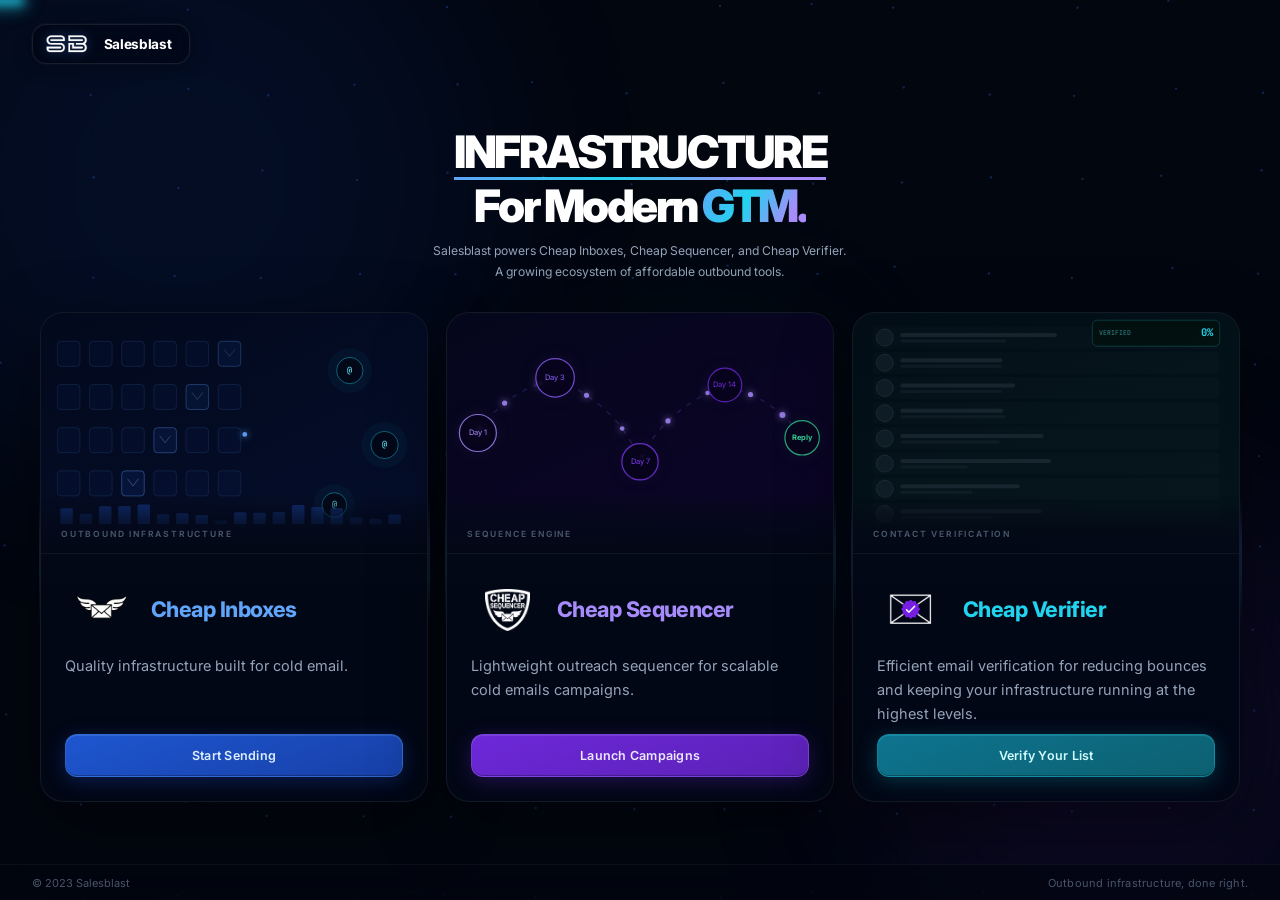
==== commit 6d18228e: "Edit" ====
--- a/index.html
+++ b/index.html
@@ -137,7 +137,7 @@
   animation: pip 1.9s ease infinite;
 }
 .hero-h1 {
-  font-size: clamp(26px, 3.3vw, 42px);
+  font-size: clamp(28px, 3.5vw, 46px);
   font-weight: 870; letter-spacing: -2.5px; line-height: 1.18;
   color: var(--white); margin-bottom: 8px;
 }
@@ -252,18 +252,18 @@
 
 /* Product brand row (logo + name) */
 .prem-brand {
-  display: flex; align-items: center; gap: 10px;
+  display: flex; align-items: center; gap: 14px;
 }
 .prem-brand-icon {
   flex-shrink: 0;
   display: flex; align-items: center; justify-content: center;
   background: none; border: none;
-  width: 58px; height: 58px; /* Standardized for alignment */
+  width: 72px; height: 72px; /* Standardized for alignment */
 }
 .prem-brand-icon svg,
 .prem-brand-icon img { max-width: 100%; max-height: 100%; object-fit: contain; }
 .prem-brand-name {
-  font-size: 17.5px; font-weight: 760; letter-spacing: -.55px; color: var(--white);
+  font-size: 21.5px; font-weight: 760; letter-spacing: -.55px; color: var(--white);
   line-height: 1;
 }
 .prem-brand-badge {
@@ -276,8 +276,8 @@
 }
 
 .prem-desc {
-  font-size: 13.5px; color: var(--slate-400); line-height: 1.65;
-  height: calc(13.5px * 1.65 * 4); /* fixed 4-line height — stats always aligned */
+  font-size: 14.5px; color: var(--slate-400); line-height: 1.65;
+  height: calc(14.5px * 1.65 * 3); /* fixed 3-line height — stats always aligned */
   overflow: hidden;
 }
 
@@ -492,7 +492,7 @@
   <!-- Hero -->
   <div class="hero sb-reveal">
     <h1 class="hero-h1">
-      <span class="grad-underline">INFRASTRUCTURE</span><br>for Modern <span class="grad-text">GTM.</span>
+      <span class="grad-underline">INFRASTRUCTURE</span><br>For Modern <span class="grad-text">GTM.</span>
     </h1>
     <p class="hero-sub">
       Salesblast powers Cheap Inboxes, Cheap Sequencer, and Cheap Verifier. <br>A growing ecosystem of affordable outbound tools.
@@ -515,11 +515,11 @@
           <!-- Product brand row -->
           <div class="prem-brand">
             <div class="prem-brand-icon">
-              <img src="cheapinboxes_logo.png" alt="CheapInboxes" style="width:58px; height:58px;" />
+              <img src="cheapinboxes_logo.png" alt="CheapInboxes" style="width:72px; height:72px;" />
             </div>
             <span class="prem-brand-name" style="color:var(--blue-300);">Cheap Inboxes</span>
           </div>
-          <div class="prem-desc">Quality infrastructure built for cold emails.</div>
+          <div class="prem-desc">Quality infrastructure built for cold email.</div>
           <a href="https://www.cheapinboxes.com/" target="_blank" rel="noopener" class="prem-cta prem-cta-blue">
             <span class="prem-cta-label">Start Sending</span>
             <span class="prem-cta-arr">→</span>
@@ -540,7 +540,7 @@
         <div class="prem-body">
           <div class="prem-brand">
             <div class="prem-brand-icon">
-              <img src="cheapsequencer_logo.png" alt="CheapSequencer" style="width:32px; height:auto;" />
+              <img src="cheapsequencer_logo.png" alt="CheapSequencer" style="width:45px; height:auto;" />
             </div>
             <span class="prem-brand-name" style="color:var(--violet-400);">Cheap Sequencer</span>
           </div>
@@ -565,7 +565,7 @@
         <div class="prem-body">
           <div class="prem-brand">
             <div class="prem-brand-icon">
-              <img src="cheapverifier_logo.png?v=2" alt="CheapVerifier" style="width:54px; height:54px;" />
+              <img src="cheapverifier_logo.png?v=2" alt="CheapVerifier" style="width:67px; height:67px;" />
             </div>
             <span class="prem-brand-name" style="color:var(--cyan-400);">Cheap Verifier</span>
           </div>
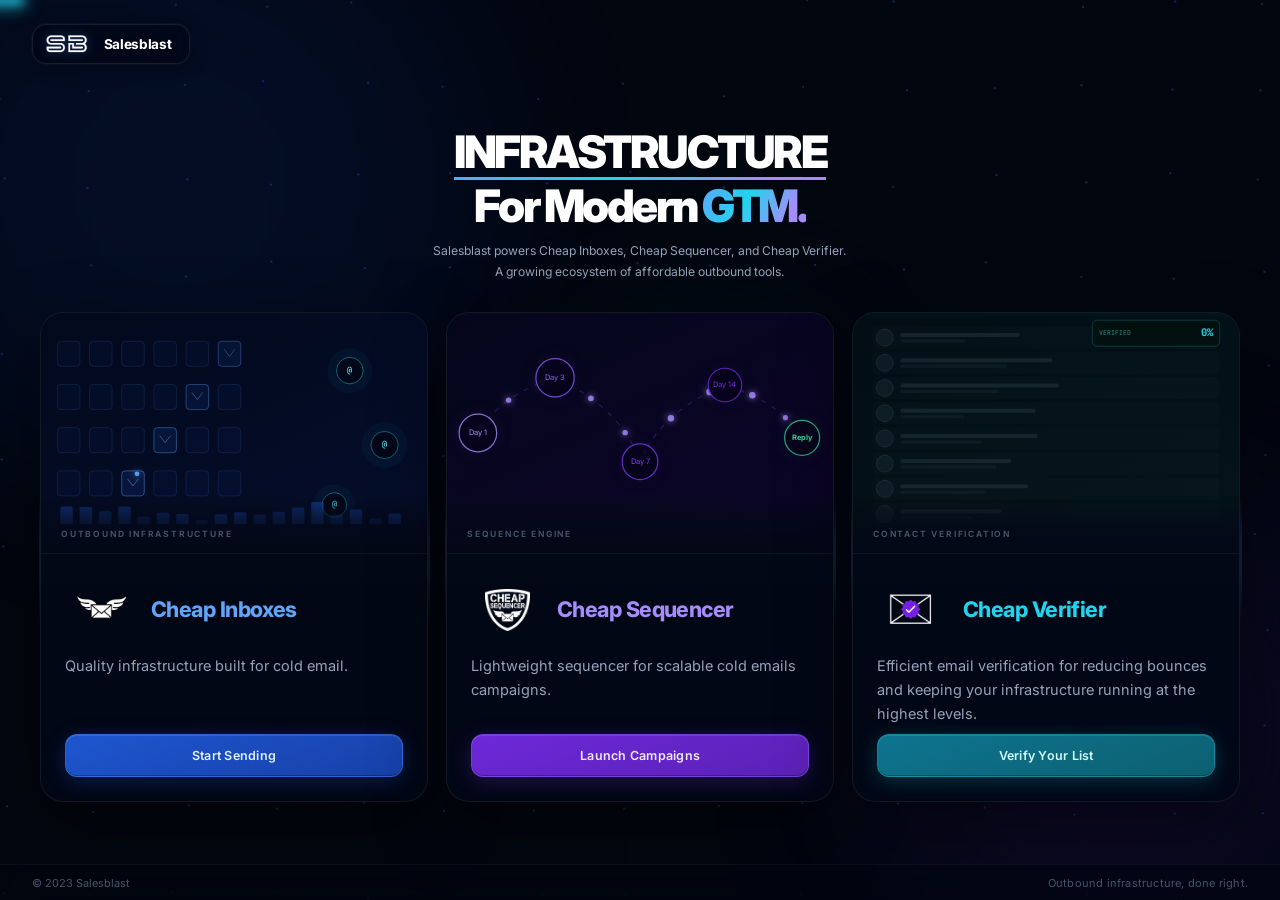
==== commit 33111170: "Edit" ====
--- a/index.html
+++ b/index.html
@@ -544,7 +544,7 @@
             </div>
             <span class="prem-brand-name" style="color:var(--violet-400);">Cheap Sequencer</span>
           </div>
-          <div class="prem-desc">Lightweight outreach sequencer for scalable cold emails campaigns.</div>
+          <div class="prem-desc">Lightweight sequencer for scalable cold emails campaigns.</div>
           <a href="https://cheapsequencer.com" target="_blank" rel="noopener" class="prem-cta prem-cta-violet">
             <span class="prem-cta-label">Launch Campaigns</span>
             <span class="prem-cta-arr">→</span>
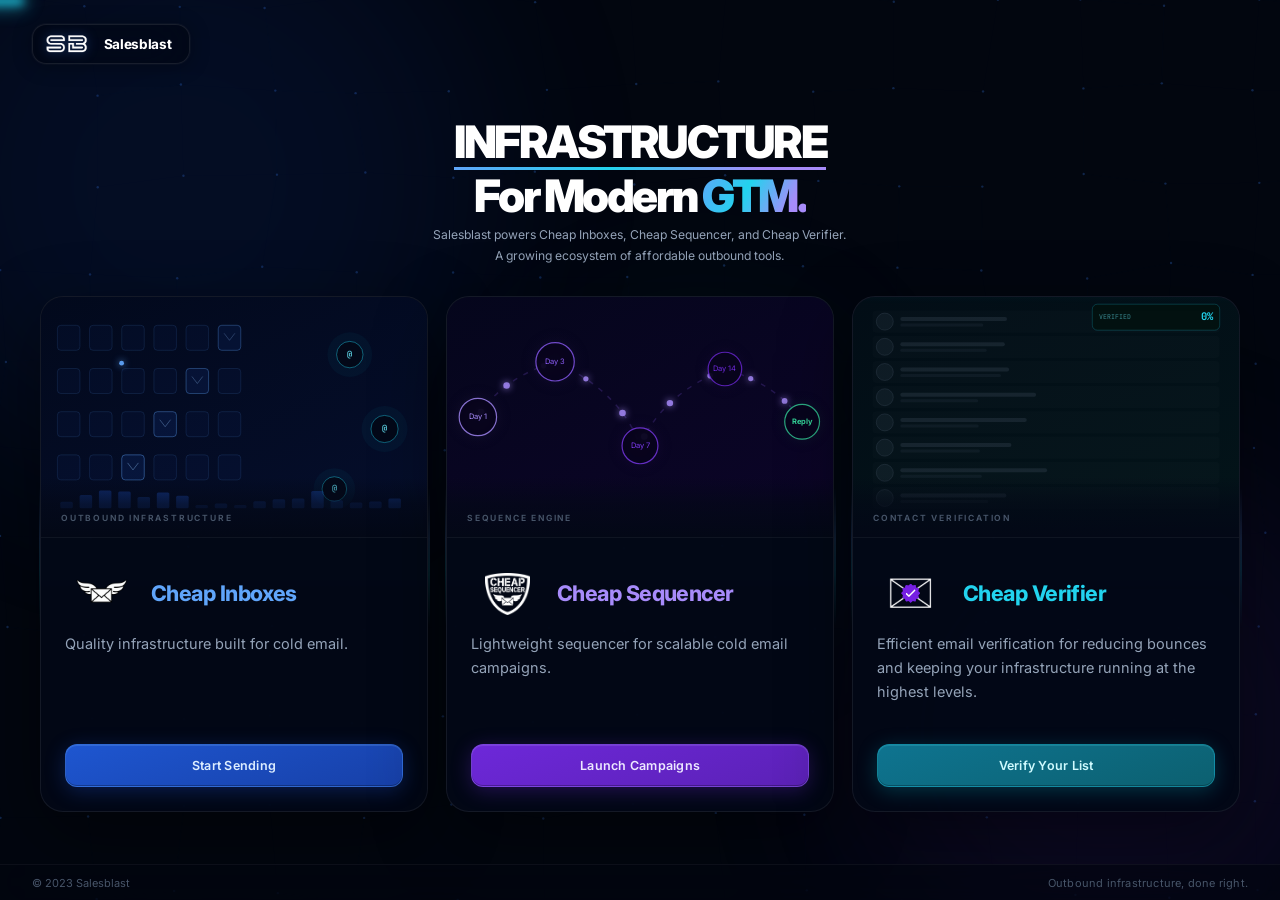
==== commit 5dd2f876: "Edit" ====
--- a/index.html
+++ b/index.html
@@ -139,7 +139,7 @@
 .hero-h1 {
   font-size: clamp(28px, 3.5vw, 46px);
   font-weight: 870; letter-spacing: -2.5px; line-height: 1.18;
-  color: var(--white); margin-bottom: 8px;
+  color: var(--white); margin-bottom: 2px;
 }
 .hero-sub {
   font-size: clamp(11.5px, 0.95vw, 13.5px);
@@ -246,7 +246,7 @@
 .prem-body {
   padding: 20px 24px 24px;
   border-top: 1px solid rgba(255,255,255,.05);
-  display: flex; flex-direction: column; gap: 8px;
+  display: flex; flex-direction: column; gap: 2px;
   flex: 1;
 }
 
@@ -296,7 +296,7 @@
 /* CTA */
 .prem-cta {
   display: flex; align-items: center; justify-content: center;
-  padding: 13px 20px; border-radius: 12px; margin-top: auto;
+  padding: 13px 20px; border-radius: 12px; margin-top: 38px;
   font-size: 12.5px; font-weight: 600; letter-spacing: .25px;
   text-decoration: none; position: relative; overflow: hidden;
   /* Top edge highlight for glass depth */
@@ -544,7 +544,7 @@
             </div>
             <span class="prem-brand-name" style="color:var(--violet-400);">Cheap Sequencer</span>
           </div>
-          <div class="prem-desc">Lightweight sequencer for scalable cold emails campaigns.</div>
+          <div class="prem-desc">Lightweight sequencer for scalable cold email campaigns.</div>
           <a href="https://cheapsequencer.com" target="_blank" rel="noopener" class="prem-cta prem-cta-violet">
             <span class="prem-cta-label">Launch Campaigns</span>
             <span class="prem-cta-arr">→</span>
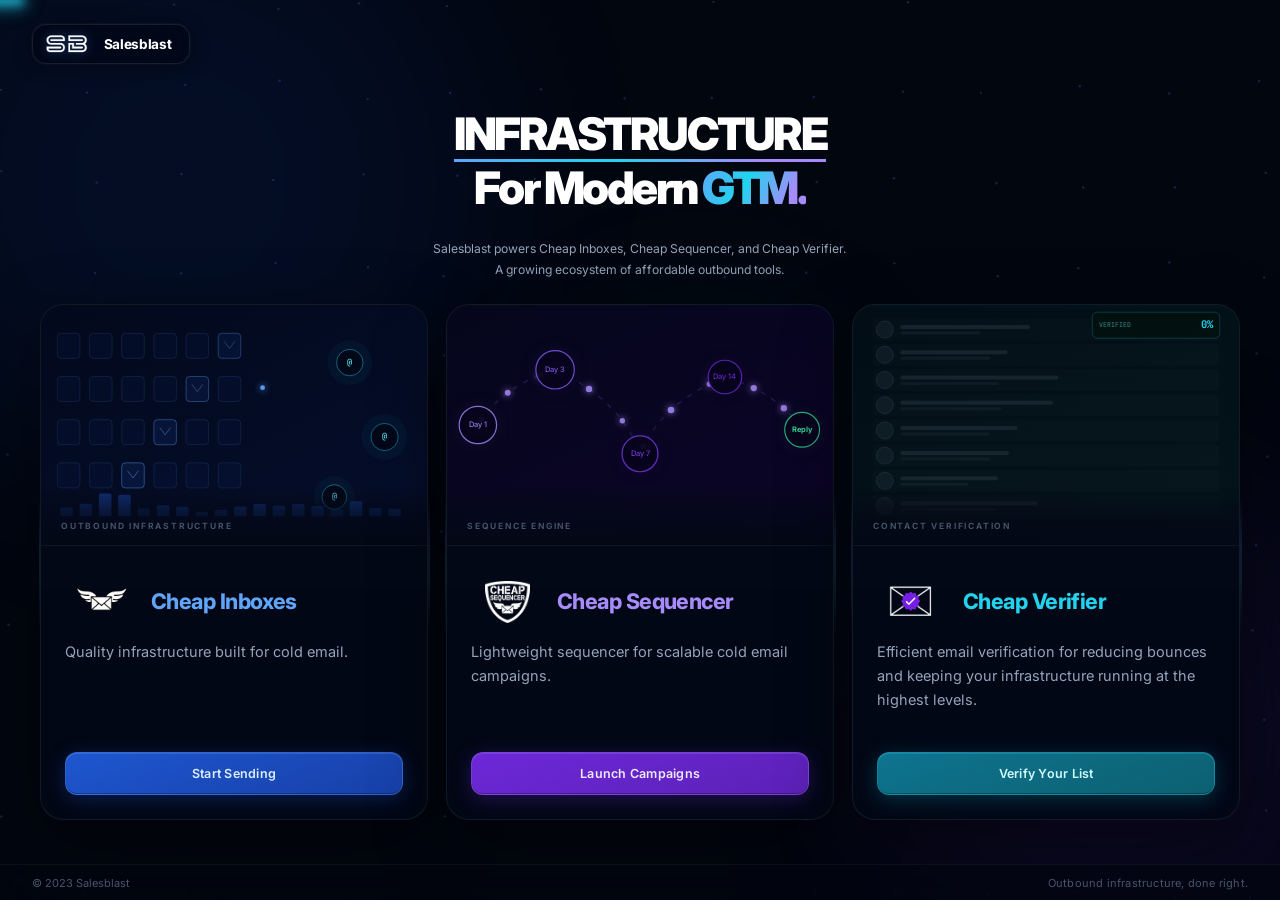
==== commit 0ba9f13e: "Edit" ====
--- a/index.html
+++ b/index.html
@@ -121,7 +121,7 @@
 ═══════════════════════════════════════ */
 .hero {
   text-align: center; flex-shrink: 0;
-  margin-bottom: 30px;
+  margin-bottom: 24px;
 }
 .hero-eyebrow {
   display: inline-flex; align-items: center; gap: 8px;
@@ -139,7 +139,7 @@
 .hero-h1 {
   font-size: clamp(28px, 3.5vw, 46px);
   font-weight: 870; letter-spacing: -2.5px; line-height: 1.18;
-  color: var(--white); margin-bottom: 2px;
+  color: var(--white); margin-bottom: 24px;
 }
 .hero-sub {
   font-size: clamp(11.5px, 0.95vw, 13.5px);
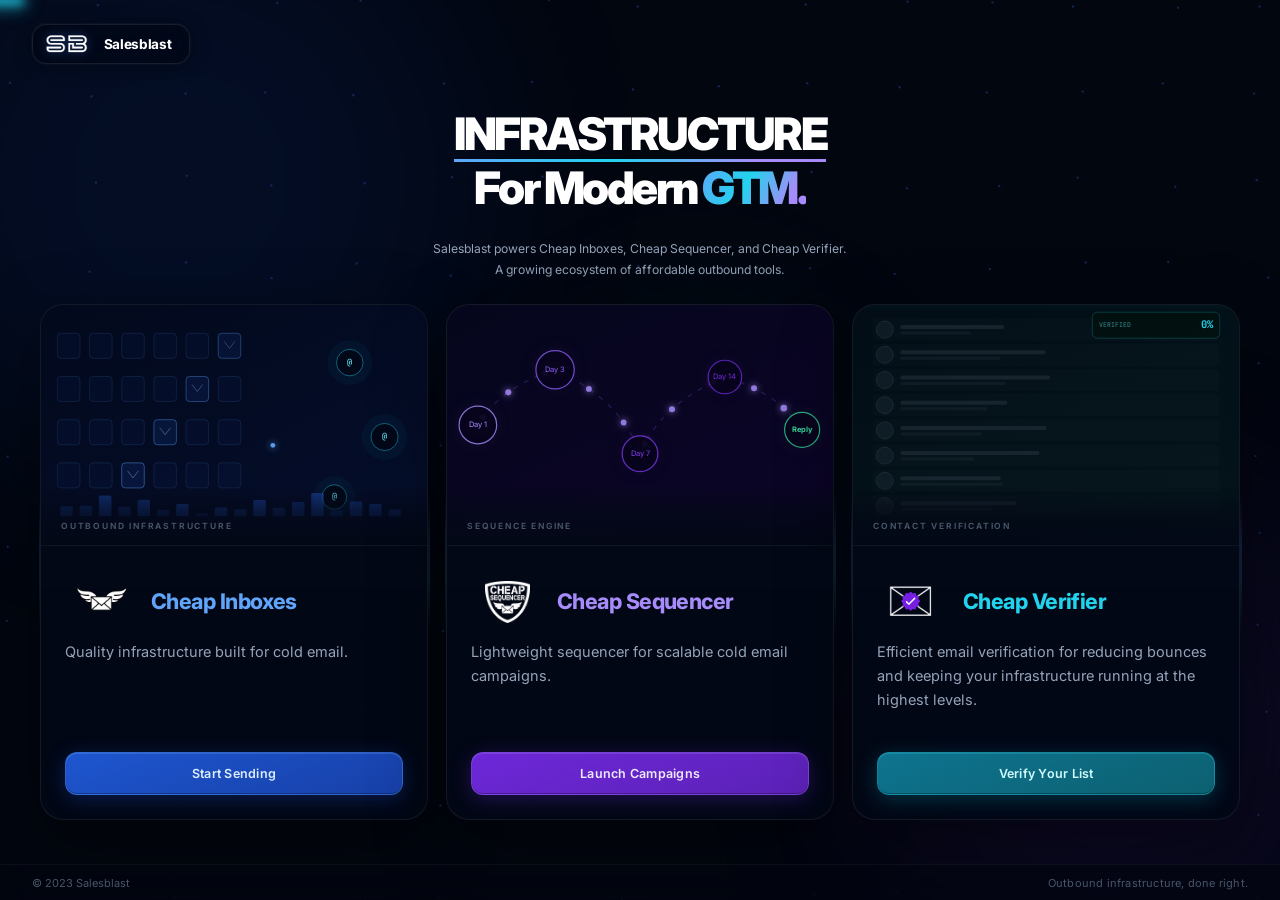
==== commit 3cbafcf7: "Edit" ====
--- a/index.html
+++ b/index.html
@@ -435,13 +435,13 @@
   }
   .prem-grid {
     grid-template-columns: 1fr;
-    gap: 16px; max-width: 520px;
-  }
-  .products-label { max-width: 520px; }
+    gap: 16px; max-width: 340px;
+  }
+  .products-label { max-width: 340px; }
   .hero { margin-bottom: 28px; }
   .hero-h1 { font-size: clamp(26px, 5.5vw, 40px); letter-spacing: -1.8px; }
   .hero-sub { font-size: 14px; max-width: 480px; }
-  .prem-viz { height: 220px; }
+  .prem-viz { height: 320px; }
   .prem-desc { height: auto; } /* allow natural wrapping on mobile */
   .site-footer { position: relative; margin-top: 40px; }
 }
@@ -453,7 +453,9 @@
   .hero-h1 { font-size: clamp(24px, 7vw, 34px); letter-spacing: -1.4px; }
   .hero-sub { font-size: 13.5px; }
   .hero-eyebrow { font-size: 9px; }
-  .prem-viz { height: 160px; }
+  .prem-grid { max-width: 280px; }
+  .products-label { max-width: 280px; }
+  .prem-viz { height: 300px; }
   .prem-body { padding: 14px 16px 18px; gap: 11px; }
   .prem-brand-name { font-size: 14.5px; }
   .prem-sv { font-size: 13px; }
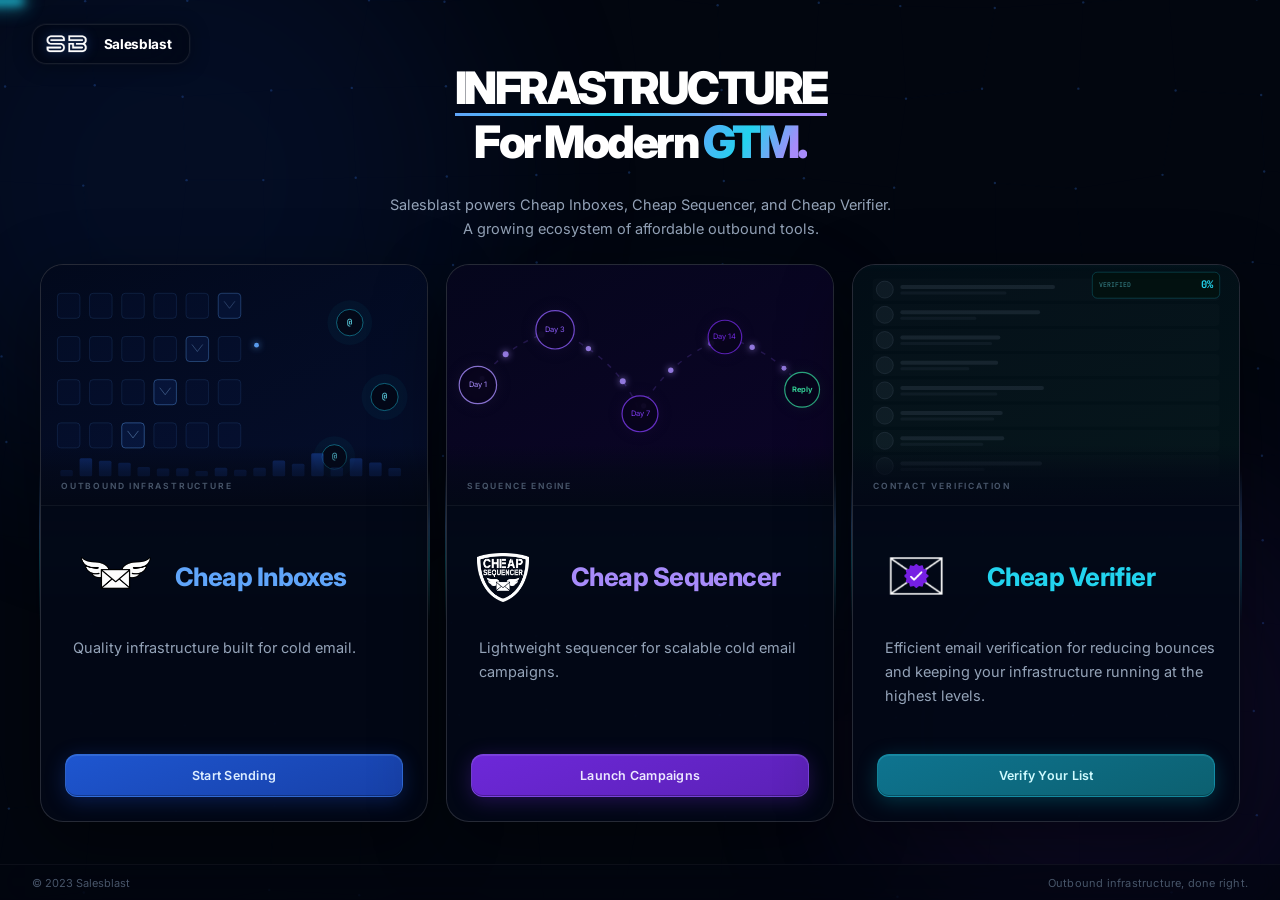
==== commit e1c53aeb: "Edit" ====
--- a/index.html
+++ b/index.html
@@ -113,7 +113,7 @@
   width: 100%; height: 100vh;
   display: flex; flex-direction: column;
   align-items: center; justify-content: center;
-  padding: 70px 52px 44px; /* top: clears fixed logo (24+44px) */
+  padding: 70px 52px 84px; /* top: clears fixed logo (24+44px) */
 }
 
 /* ═══════════════════════════════════════
@@ -142,8 +142,8 @@
   color: var(--white); margin-bottom: 24px;
 }
 .hero-sub {
-  font-size: clamp(11.5px, 0.95vw, 13.5px);
-  color: var(--slate-400); line-height: 1.72;
+  font-size: 14.5px;
+  color: var(--slate-400); line-height: 1.65;
   max-width: 540px; margin: 0 auto;
 }
 
@@ -155,7 +155,7 @@
   flex-shrink: 0; margin-bottom: 20px;
   font-size: 9.5px; font-weight: 650;
   color: var(--slate-600); text-transform: uppercase; letter-spacing: 2.2px;
-  width: 100%; max-width: 1100px;
+  width: 100%; max-width: 1200px;
 }
 .products-label::before,
 .products-label::after {
@@ -168,7 +168,7 @@
 ═══════════════════════════════════════ */
 .prem-grid {
   display: grid; grid-template-columns: repeat(3,minmax(0,1fr));
-  gap: 22px; width: 100%; max-width: 1100px;
+  gap: 22px; width: 100%; max-width: 1200px;
   flex-shrink: 0;
 }
 
@@ -184,7 +184,7 @@
     rgba(34,211,238,.6)  47%, rgba(96,165,250,.65) 53%,
     transparent 63%, transparent 100%);
   animation: ecoBorder 5.5s linear infinite;
-  opacity: .28; transition: opacity .45s ease;
+  opacity: .50; transition: opacity .45s ease;
 }
 .prem-card:hover::before { opacity: 1; }
 
@@ -198,13 +198,13 @@
 
 .prem-inner {
   position: relative; z-index: 1; border-radius: 23px; overflow: hidden;
-  background: rgba(3,8,22,.97); border: 1px solid rgba(255,255,255,.07);
+  background: rgba(3,8,22,.97); border: 1px solid rgba(255,255,255,.14);
   box-shadow: 0 2px 0 rgba(255,255,255,.035) inset, 0 24px 72px rgba(0,0,0,.44);
   transition: border-color .45s ease, box-shadow .45s ease;
   height: 100%; display: flex; flex-direction: column;
 }
 .prem-card:hover .prem-inner {
-  border-color: rgba(255,255,255,.13);
+  border-color: rgba(255,255,255,.22);
   box-shadow: 0 2px 0 rgba(255,255,255,.065) inset,
               0 36px 96px rgba(0,0,0,.52),
               0 0 0 1px rgba(34,211,238,.10);
@@ -246,25 +246,27 @@
 .prem-body {
   padding: 20px 24px 24px;
   border-top: 1px solid rgba(255,255,255,.05);
-  display: flex; flex-direction: column; gap: 2px;
+  display: flex; flex-direction: column; gap: 8px;
+  align-items: stretch;
   flex: 1;
 }
 
 /* Product brand row (logo + name) */
 .prem-brand {
-  display: flex; align-items: center; gap: 14px;
+  display: flex; align-items: center; gap: 8px; justify-content: flex-start; width: 100%;
 }
 .prem-brand-icon {
   flex-shrink: 0;
-  display: flex; align-items: center; justify-content: center;
+  display: flex; align-items: center; justify-content: flex-start;
   background: none; border: none;
-  width: 72px; height: 72px; /* Standardized for alignment */
+  width: 102px; height: 102px; /* Standardized container */
 }
 .prem-brand-icon svg,
-.prem-brand-icon img { max-width: 100%; max-height: 100%; object-fit: contain; }
+.prem-brand-icon img { max-width: 100%; max-height: 100%; object-fit: contain; object-position: left center; }
 .prem-brand-name {
-  font-size: 21.5px; font-weight: 760; letter-spacing: -.55px; color: var(--white);
+  font-size: 25.5px; font-weight: 760; letter-spacing: -.55px; color: var(--white);
   line-height: 1;
+  white-space: nowrap;
 }
 .prem-brand-badge {
   margin-left: auto; flex-shrink: 0;
@@ -279,6 +281,8 @@
   font-size: 14.5px; color: var(--slate-400); line-height: 1.65;
   height: calc(14.5px * 1.65 * 3); /* fixed 3-line height — stats always aligned */
   overflow: hidden;
+  text-align: left;
+  padding-left: 8px;
 }
 
 .prem-stats {
@@ -390,14 +394,14 @@
 @media (min-width: 1600px) {
   .prem-grid { max-width: 1380px; gap: 26px; }
   .hero-h1   { font-size: 50px; }
-  .hero-sub  { font-size: 15px; }
+  .hero-sub  { font-size: 14.5px; }
   .prem-viz  { height: 260px; }
   .products-label { max-width: 1380px; }
 }
 
 /* ── 1280px desktop ── */
 @media (max-width: 1280px) {
-  .page { padding: 68px 40px 40px; }
+  .page { padding: 68px 40px 84px; }
   .prem-grid { gap: 18px; }
   .prem-grid, .products-label { max-width: 100%; }
 }
@@ -409,19 +413,19 @@
   .hero-h1  { font-size: clamp(20px, 2.6vw, 34px); margin-bottom: 10px; }
   .products-label { margin-bottom: 14px; }
   .prem-viz  { height: 180px; }
-  .prem-body { padding: 12px 15px 14px; gap: 9px; }
+  .prem-body { padding: 12px 15px 14px; gap: 8px; }
   .prem-stat { padding: 8px 10px; }
   .prem-cta  { padding: 9px 14px; }
 }
 
 /* ── Tablet landscape / small desktop (901–1100px) ── */
 @media (max-width: 1100px) and (min-width: 901px) {
-  .page { padding: 64px 24px 36px; }
+  .page { padding: 64px 24px 84px; }
   .hero-h1  { font-size: clamp(22px, 2.8vw, 36px); letter-spacing: -1.8px; }
   .prem-grid { gap: 14px; }
   .prem-viz  { height: 200px; }
-  .prem-body { padding: 13px 16px 16px; gap: 10px; }
-  .prem-brand-name { font-size: 14px; }
+  .prem-body { padding: 13px 16px 16px; gap: 8px; }
+  .prem-brand-name { font-size: 18px; }
   .prem-sv   { font-size: 13px; }
 }
 
@@ -435,13 +439,13 @@
   }
   .prem-grid {
     grid-template-columns: 1fr;
-    gap: 16px; max-width: 340px;
-  }
-  .products-label { max-width: 340px; }
+    gap: 16px; max-width: 320px;
+  }
+  .products-label { max-width: 320px; }
   .hero { margin-bottom: 28px; }
   .hero-h1 { font-size: clamp(26px, 5.5vw, 40px); letter-spacing: -1.8px; }
-  .hero-sub { font-size: 14px; max-width: 480px; }
-  .prem-viz { height: 320px; }
+  .hero-sub { font-size: 14.5px; max-width: 480px; }
+  .prem-viz { height: 380px; }
   .prem-desc { height: auto; } /* allow natural wrapping on mobile */
   .site-footer { position: relative; margin-top: 40px; }
 }
@@ -451,13 +455,13 @@
   .page { padding: 72px 16px 48px; }
   .float-logo { top: 16px; left: 16px; }
   .hero-h1 { font-size: clamp(24px, 7vw, 34px); letter-spacing: -1.4px; }
-  .hero-sub { font-size: 13.5px; }
+  .hero-sub { font-size: 14.5px; }
   .hero-eyebrow { font-size: 9px; }
-  .prem-grid { max-width: 280px; }
-  .products-label { max-width: 280px; }
-  .prem-viz { height: 300px; }
-  .prem-body { padding: 14px 16px 18px; gap: 11px; }
-  .prem-brand-name { font-size: 14.5px; }
+  .prem-grid { max-width: 300px; }
+  .products-label { max-width: 300px; }
+  .prem-viz { height: 360px; }
+  .prem-body { padding: 14px 16px 18px; gap: 8px; }
+  .prem-brand-name { font-size: 18.5px; }
   .prem-sv { font-size: 13px; }
 }
 
@@ -517,7 +521,7 @@
           <!-- Product brand row -->
           <div class="prem-brand">
             <div class="prem-brand-icon">
-              <img src="cheapinboxes_logo.png" alt="CheapInboxes" style="width:72px; height:72px;" />
+              <img src="cheapinboxes_logo.png" alt="CheapInboxes" style="width:100px; height:100px;" />
             </div>
             <span class="prem-brand-name" style="color:var(--blue-300);">Cheap Inboxes</span>
           </div>
@@ -542,9 +546,9 @@
         <div class="prem-body">
           <div class="prem-brand">
             <div class="prem-brand-icon">
-              <img src="cheapsequencer_logo.png" alt="CheapSequencer" style="width:45px; height:auto;" />
+              <img src="cheapsequencer_logo.png" alt="CheapSequencer" style="width:52px; height:auto; margin-left: 6px;" />
             </div>
-            <span class="prem-brand-name" style="color:var(--violet-400);">Cheap Sequencer</span>
+            <span class="prem-brand-name" style="color:var(--violet-400); margin-left: -10px;">Cheap Sequencer</span>
           </div>
           <div class="prem-desc">Lightweight sequencer for scalable cold email campaigns.</div>
           <a href="https://cheapsequencer.com" target="_blank" rel="noopener" class="prem-cta prem-cta-violet">
@@ -567,7 +571,7 @@
         <div class="prem-body">
           <div class="prem-brand">
             <div class="prem-brand-icon">
-              <img src="cheapverifier_logo.png?v=2" alt="CheapVerifier" style="width:67px; height:67px;" />
+              <img src="cheapverifier_logo.png?v=2" alt="CheapVerifier" style="width:86px; height:86px;" />
             </div>
             <span class="prem-brand-name" style="color:var(--cyan-400);">Cheap Verifier</span>
           </div>
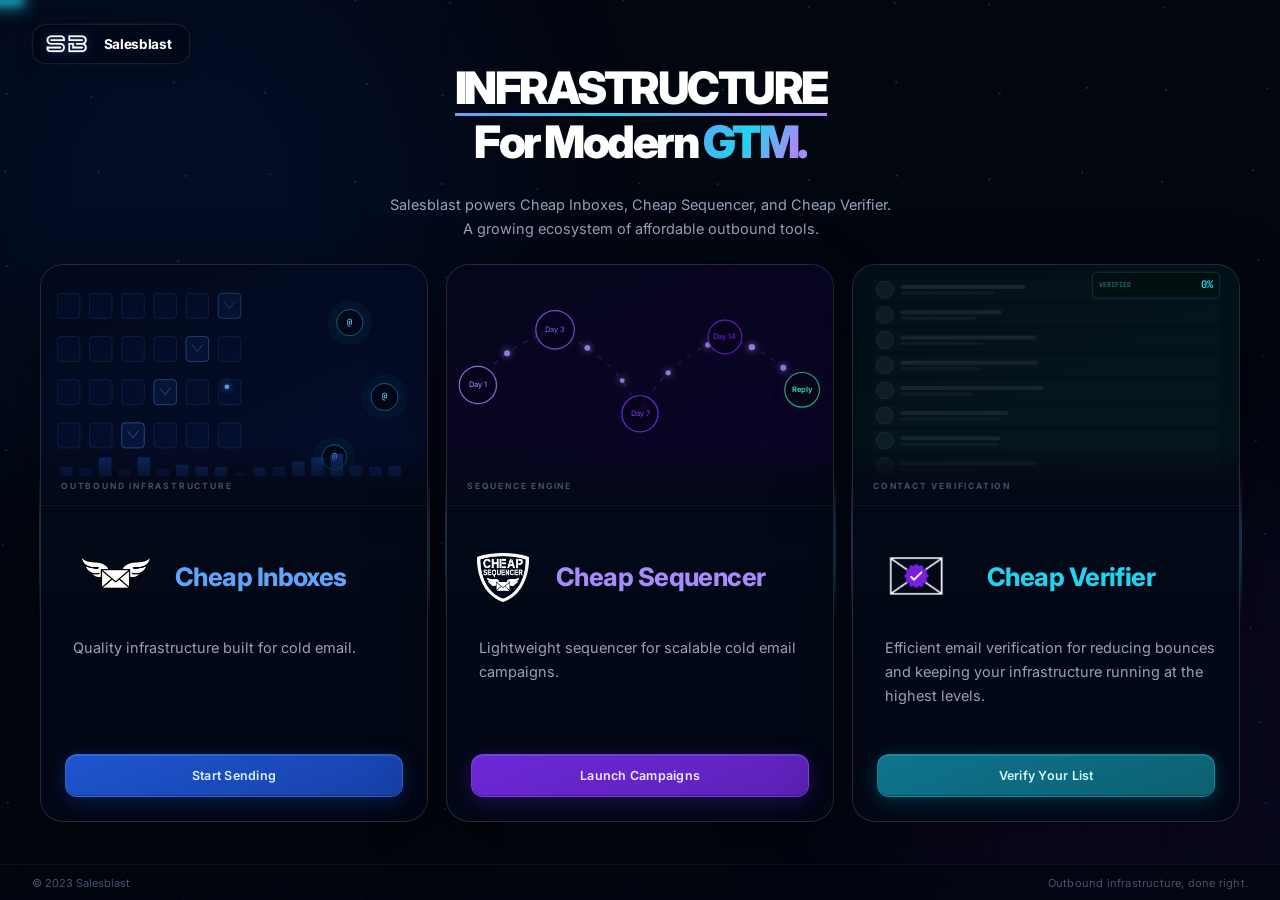
==== commit 29017a63: "Edit" ====
--- a/index.html
+++ b/index.html
@@ -548,7 +548,7 @@
             <div class="prem-brand-icon">
               <img src="cheapsequencer_logo.png" alt="CheapSequencer" style="width:52px; height:auto; margin-left: 6px;" />
             </div>
-            <span class="prem-brand-name" style="color:var(--violet-400); margin-left: -10px;">Cheap Sequencer</span>
+            <span class="prem-brand-name" style="color:var(--violet-400); margin-left: -25px;">Cheap Sequencer</span>
           </div>
           <div class="prem-desc">Lightweight sequencer for scalable cold email campaigns.</div>
           <a href="https://cheapsequencer.com" target="_blank" rel="noopener" class="prem-cta prem-cta-violet">
